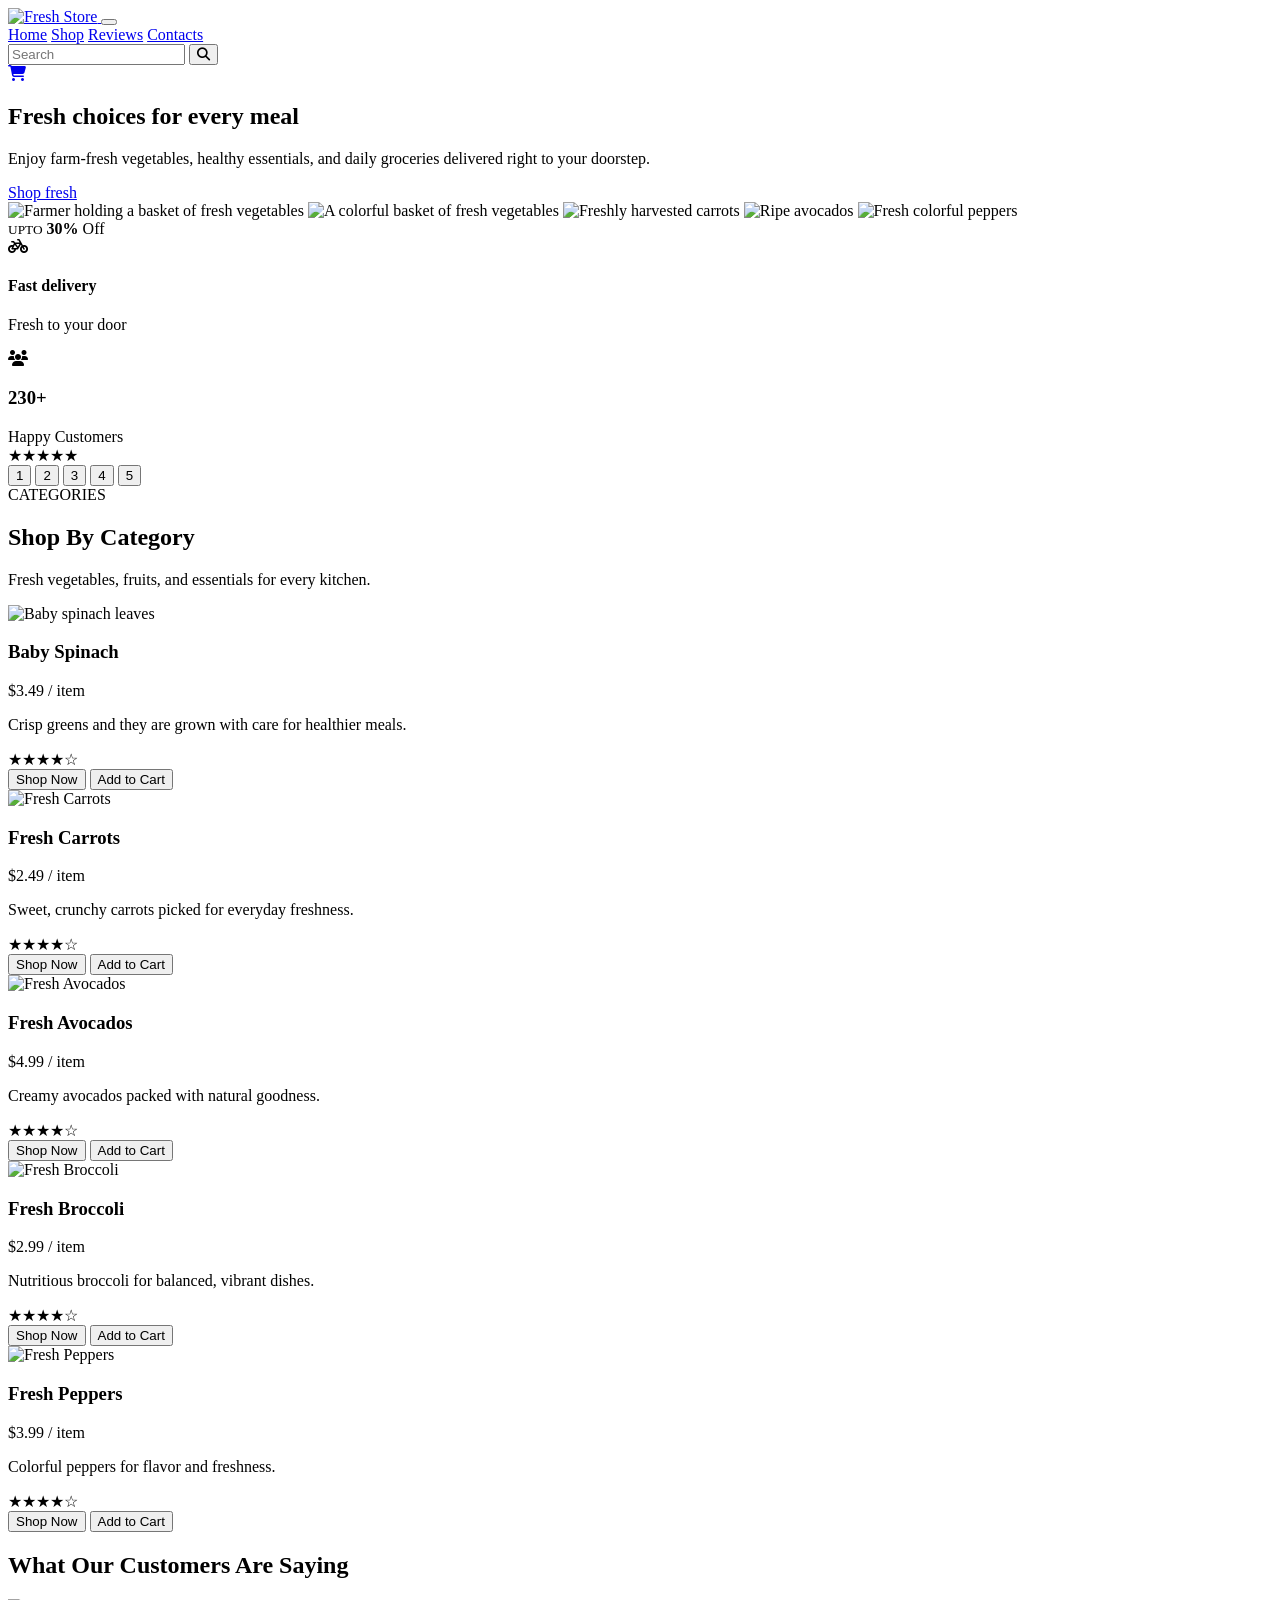
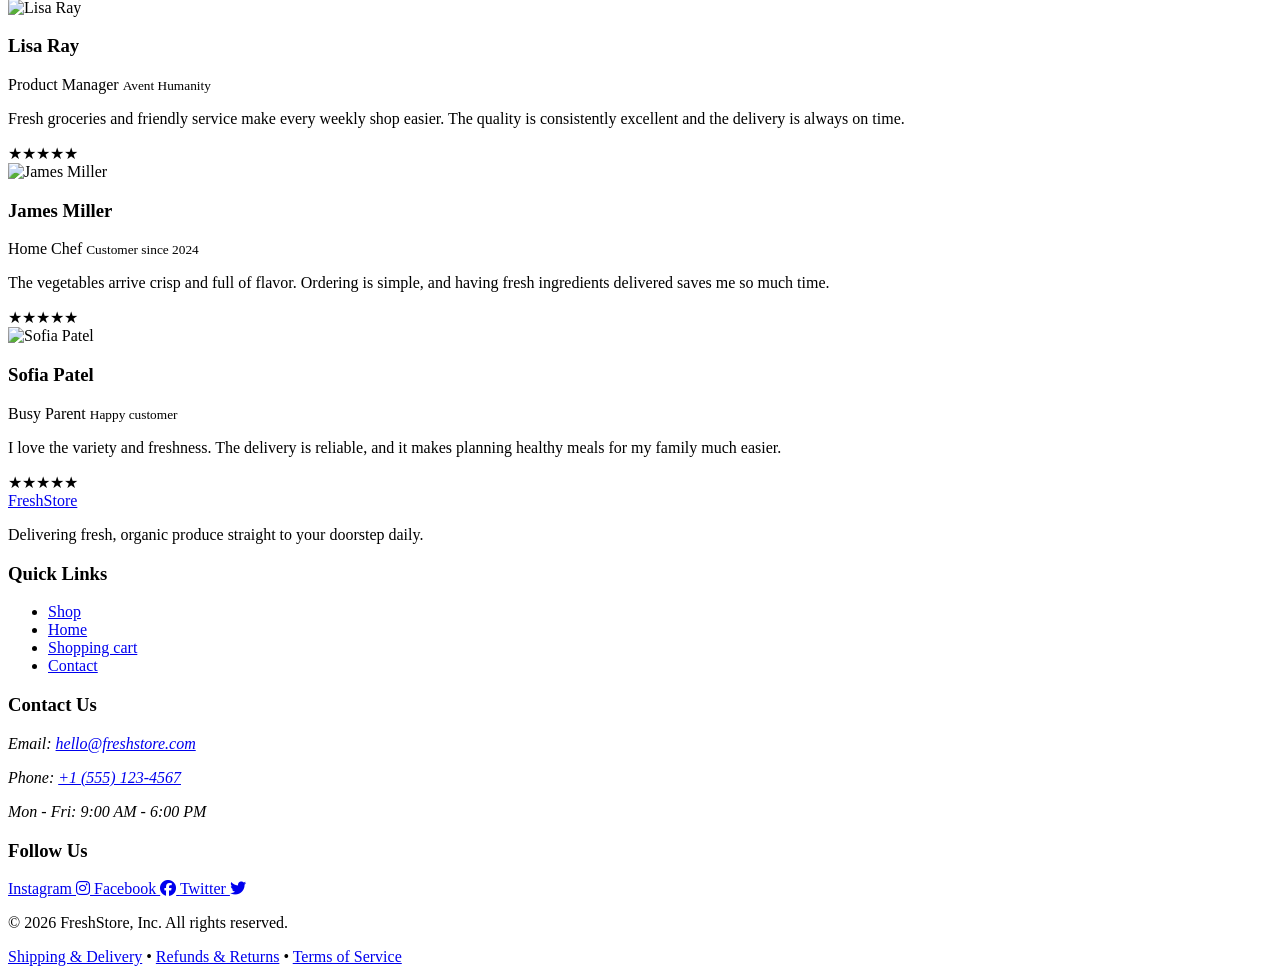
==== pages/index.html @ cbe48988 "organize" ====
<!DOCTYPE html>
<html lang="en">
<head>
    <meta charset="UTF-8">
    <meta name="viewport" content="width=device-width, initial-scale=1.0">
    <meta name="description" content="Shop fresh vegetables and everyday groceries from FreshStore.">
    <title>FreshStore | Fresh groceries for every meal</title>
    <link rel="stylesheet" href="style.css">
    <link rel="stylesheet" href="https://cdnjs.cloudflare.com/ajax/libs/font-awesome/6.4.0/css/all.min.css">
</head>
<body>
    <main>
    <section class="hero" id="home" aria-label="Fresh Store home">

        <nav class="navbar" aria-label="Main navigation">
            <a href="#home" class="brand-logo" aria-label="Fresh Store home">
                <img src="assets/logo3.png" alt="Fresh Store" width="50" height="48">
            </a>
            <button class="menu-toggle" type="button" aria-label="Toggle menu" aria-expanded="false">
                <span></span>
                <span></span>
                <span></span>
            </button>
            <div class="nav-links">
                <a href="#home" class="active">Home</a>
                <a href="#categories">Shop</a>
                <a href="#testimonials">Reviews</a>
                <a href="#contacts">Contacts</a>
            </div>
            <div class="search-box">
                    <input type="search" placeholder="Search" aria-label="Search products" aria-controls="product-list">
                    <button type="button" aria-label="Search products"><i class="fa-solid fa-magnifying-glass" aria-hidden="true"></i></button>
            </div>
            <div class="cart-box">
                <a class="cart-trigger" id="cartbtn" href="cart.html" aria-label="Shopping cart">
                    <i class="fa-solid fa-cart-shopping" aria-hidden="true"></i>
                    <span class="cart-badge" aria-live="polite" hidden>0</span>
                </a>
            </div>
        </nav>

        <!-- Hero Content -->
        <div class="hero-body">
            <div class="hero-txt" aria-live="polite" aria-atomic="true">
                <h1 class="hero-heading">Fresh choices for every meal</h1>
                <p class="hero-description">Enjoy farm-fresh vegetables, healthy essentials, and daily groceries delivered right to your doorstep.</p>
                <a class="btn-white" href="#categories">Shop fresh</a>
            </div>

            <div class="hero-image-wrap">
                <div class="hero-image-frame" role="group" aria-label="Featured fresh produce">
                    <img
                        src="assets/farmer-image.png"
                        alt="Farmer holding a basket of fresh vegetables"
                        data-title="Fresh choices for every meal"
                        data-description="Enjoy farm-fresh vegetables, healthy essentials, and daily groceries delivered right to your doorstep."
                        class="hero-image hero-person active"
                        aria-hidden="false"
                    >
                    <img
                        src="assets/Fresh_veg.jpeg"
                        alt="A colorful basket of fresh vegetables"
                        data-title="A colorful basket of goodness"
                        data-description="Bring home vibrant, farm-fresh vegetables selected to make every meal more delicious."
                        class="hero-image"
                        aria-hidden="true"
                    >
                    <img
                        src="assets/carrot.jpeg"
                        alt="Freshly harvested carrots"
                        data-title="Crisp carrots, picked fresh"
                        data-description="Add naturally sweet, crunchy carrots to your kitchen favorites, delivered fresh to your door."
                        class="hero-image"
                        aria-hidden="true"
                    >
                    <img
                        src="assets/avocado.jpeg"
                        alt="Ripe avocados"
                        data-title="Goodness in every avocado"
                        data-description="Enjoy creamy, ripe avocados packed with flavor and ready for your next wholesome meal."
                        class="hero-image"
                        aria-hidden="true"
                    >
                    <img
                        src="assets/pepper.jpeg"
                        alt="Fresh colorful peppers"
                        data-title="Add a little more color"
                        data-description="Shop fresh, colorful peppers that bring a delicious crunch and brightness to every dish."
                        class="hero-image"
                        aria-hidden="true"
                    >
                </div>
                
                <div class="badge badge-discount">
                    <small>UPTO</small>
                    <strong>30%</strong>
                    <span>Off</span>
                </div>

                <div class="badge badge-delivery">
                    <div class="icon"><i class="fa-solid fa-bicycle"></i></div>
                    <div>
                        <h4>Fast delivery</h4>
                        <p>Fresh to your door</p>
                    </div>
                </div>

                <div class="badge badge-customers">
                    <div class="avatars">
                        <i class="fa-solid fa-users" aria-hidden="true"></i>
                    </div>
                    <h3>230+</h3>
                    <span>Happy Customers</span>
                    <div class="stars">★★★★★</div>
                </div>
            </div>
        </div>

        <div class="hero-pagination" role="group" aria-label="Choose a featured product">
            <button class="active" type="button" aria-label="Show image 1" aria-pressed="true">1</button>
            <button type="button" aria-label="Show image 2" aria-pressed="false">2</button>
            <button type="button" aria-label="Show image 3" aria-pressed="false">3</button>
            <button type="button" aria-label="Show image 4" aria-pressed="false">4</button>
            <button type="button" aria-label="Show image 5" aria-pressed="false">5</button>
        </div>
    </section>

    <!-- 2. CATEGORIES SECTION -->
    <section class="categories" id="categories">
        <div class="watermark">CATEGORIES</div>

        <h2>Shop By Category</h2>
        <p class="subtitle">Fresh vegetables, fruits, and essentials for every kitchen.</p>
        <p class="search-status" id="search-status" role="status" aria-live="polite" hidden></p>

        <div class="product-row" id="product-list">
            <!-- ITEM-1 -->
            <article class="card" data-product-id="fresh-greens" data-price="3.49">
                <img
                    src="assets/baby spinach.jpg"
                    alt="Baby spinach leaves"
                    class="img-placeholder"
                    loading="lazy"
                    decoding="async"
                >
                <h3>Baby Spinach</h3>
                <p class="product-price">$3.49 / item</p>
                <p>Crisp greens and they are grown with care for healthier meals.</p>
                <div class="stars" role="img" aria-label="4 out of 5 stars">★★★★☆</div>
                <div class="card-button">
                    <button type="button">Shop Now</button>
                    <button type="button">Add to Cart</button>
                </div>
            </article>

            <!-- ITEM-2 -->
            <article class="card" data-product-id="fresh-carrots" data-price="2.49">
                <img
                    src="assets/carrot.jpeg"
                    alt="Fresh Carrots"
                    class="img-placeholder"
                    loading="lazy"
                    decoding="async"
                >
                <h3>Fresh Carrots</h3>
                <p class="product-price">$2.49 / item</p>
                <p>Sweet, crunchy carrots picked for everyday freshness.</p>
                <div class="stars" role="img" aria-label="4 out of 5 stars">★★★★☆</div>
                <div class="card-button">
                    <button type="button">Shop Now</button>
                    <button type="button">Add to Cart</button>
                </div>
            </article>

            <!-- ITEM-3 -->
            <article class="card" data-product-id="fresh-avocados" data-price="4.99">
                <img
                    src="assets/avocado.jpeg"
                    alt="Fresh Avocados"
                    class="img-placeholder"
                    loading="lazy"
                    decoding="async"
                >
                <h3>Fresh Avocados</h3>
                <p class="product-price">$4.99 / item</p>
                <p>Creamy avocados packed with natural goodness.</p>
                <div class="stars" role="img" aria-label="4 out of 5 stars">★★★★☆</div>
                <div class="card-button">
                    <button type="button">Shop Now</button>
                    <button type="button">Add to Cart</button>
                </div>
            </article>

            <!-- ITEM-4 -->
            <article class="card" data-product-id="fresh-broccoli" data-price="2.99">
                <img
                    src="assets/brocoli.jpeg"
                    alt="Fresh Broccoli"
                    class="img-placeholder"
                    loading="lazy"
                    decoding="async"
                >
                <h3>Fresh Broccoli</h3>
                <p class="product-price">$2.99 / item</p>
                <p>Nutritious broccoli for balanced, vibrant dishes.</p>
                <div class="stars" role="img" aria-label="4 out of 5 stars">★★★★☆</div>
                <div class="card-button">
                    <button type="button">Shop Now</button>
                    <button type="button">Add to Cart</button>
                </div>
            </article>

            <!-- ITEM-5 -->
            <article class="card" data-product-id="fresh-peppers" data-price="3.99">
                <img
                    src="assets/pepper.jpeg"
                    alt="Fresh Peppers"
                    class="img-placeholder"
                    loading="lazy"
                    decoding="async"
                >
                <h3>Fresh Peppers</h3>
                <p class="product-price">$3.99 / item</p>
                <p>Colorful peppers for flavor and freshness.</p>
                <div class="stars" role="img" aria-label="4 out of 5 stars">★★★★☆</div>
                <div class="card-button">
                    <button type="button">Shop Now</button>
                    <button type="button">Add to Cart</button>
                </div>
            </article>
        </div>
    </section>

    <!-- 3. TESTIMONIAL REVIEW SECTION -->
    <section class="testimonials" id="testimonials" aria-labelledby="testimonial-heading">
        <div class="testimonial-card">
            <div class="card-tab tab-top-right" aria-hidden="true"></div>
            <div class="card-tab tab-bottom-left" aria-hidden="true"></div>

            <h2 class="testimonial-heading" id="testimonial-heading">What Our Customers Are Saying</h2>
            <div class="review-viewport">
                <div class="review-track">
                    <article class="review-slide" aria-hidden="false">
                        <div class="user-profile">
                            <img class="customer-image" src="assets/client.jpg" alt="Lisa Ray" loading="lazy" decoding="async">
                            <h3>Lisa Ray</h3>
                            <span>Product Manager</span>
                            <small>Avent Humanity</small>
                        </div>
                        <div class="user-quote">
                            <p>Fresh groceries and friendly service make every weekly shop easier. The quality is consistently excellent and the delivery is always on time.</p>
                            <div class="rating" aria-label="5 out of 5 stars">★★★★★</div>
                        </div>
                    </article>

                    <article class="review-slide" aria-hidden="true">
                        <div class="user-profile">
                            <img class="customer-image" src="assets/review-james.jpg" alt="James Miller" loading="lazy" decoding="async">
                            <h3>James Miller</h3>
                            <span>Home Chef</span>
                            <small>Customer since 2024</small>
                        </div>
                        <div class="user-quote">
                            <p>The vegetables arrive crisp and full of flavor. Ordering is simple, and having fresh ingredients delivered saves me so much time.</p>
                            <div class="rating" aria-label="5 out of 5 stars">★★★★★</div>
                        </div>
                    </article>

                    <article class="review-slide" aria-hidden="true">
                        <div class="user-profile">
                            <img class="customer-image" src="assets/review-sofia.jpg" alt="Sofia Patel" loading="lazy" decoding="async">
                            <h3>Sofia Patel</h3>
                            <span>Busy Parent</span>
                            <small>Happy customer</small>
                        </div>
                        <div class="user-quote">
                            <p>I love the variety and freshness. The delivery is reliable, and it makes planning healthy meals for my family much easier.</p>
                            <div class="rating" aria-label="5 out of 5 stars">★★★★★</div>
                        </div>
                    </article>
                </div>
            </div>

        </div>
    </section>

    </main>
    <footer id="contacts" class="footer" role="contentinfo">
    <div class="footer-container">
        <!-- Brand & Description -->
        <div class="footer-col brand-col">
            <a href="#home" class="footer-logo">FreshStore</a>
            <p class="brand-tagline">
                Delivering fresh, organic produce straight to your doorstep daily.
            </p>
        </div>

        <!-- Quick Links -->
        <nav class="footer-col" aria-label="Footer Navigation">
            <h3 class="footer-heading">Quick Links</h3>
            <ul class="footer-links">
                <li><a href="#categories">Shop</a></li>
                <li><a href="#home">Home</a></li>
                <li><a href="cart.html">Shopping cart</a></li>
                <li><a href="#contacts">Contact</a></li>
            </ul>
        </nav>

        <!-- Direct Contact Information -->
        <div class="footer-col contact-col">
            <h3 class="footer-heading">Contact Us</h3>
            <address class="footer-contact-info">
                <p>
                    <span class="contact-label">Email:</span>
                    <a href="mailto:hello@freshstore.com">hello@freshstore.com</a>
                </p>
                <p>
                    <span class="contact-label">Phone:</span>
                    <a href="tel:+15551234567">+1 (555) 123-4567</a>
                </p>
                <p class="contact-hours">Mon - Fri: 9:00 AM - 6:00 PM</p>
            </address>
        </div>

        <!-- Social Media Links -->
        <div class="footer-col social-col">
            <h3 class="footer-heading">Follow Us</h3>
            <div class="social-links">
                <a href="https://instagram.com" target="_blank" rel="noopener noreferrer" aria-label="FreshStore on Instagram">Instagram
                    <i class="fa-brands fa-instagram" aria-hidden="true"></i>
                </a>
                <a href="https://facebook.com" target="_blank" rel="noopener noreferrer" aria-label="FreshStore on Facebook">Facebook
                    <i class="fa-brands fa-facebook" aria-hidden="true"></i>
                </a>
                <a href="https://twitter.com" target="_blank" rel="noopener noreferrer" aria-label="FreshStore on X">Twitter
                    <i class="fa-brands fa-twitter" aria-hidden="true"></i>
                </a>
            </div>
        </div>
    </div>

    <!-- Legal & Copyright Bar -->
    <div class="footer-bottom">
        <p>&copy; 2026 FreshStore, Inc. All rights reserved.</p>
        <div class="legal-links">
            <a href="policy.html">Shipping &amp; Delivery</a>
            <span>•</span>
            <a href="refund.html">Refunds &amp; Returns</a>
            <span>•</span>
            <a href="terms.html">Terms of Service</a>
        </div>
    </div>
</footer>
    <script src="script.js"></script>
</body>
</html>
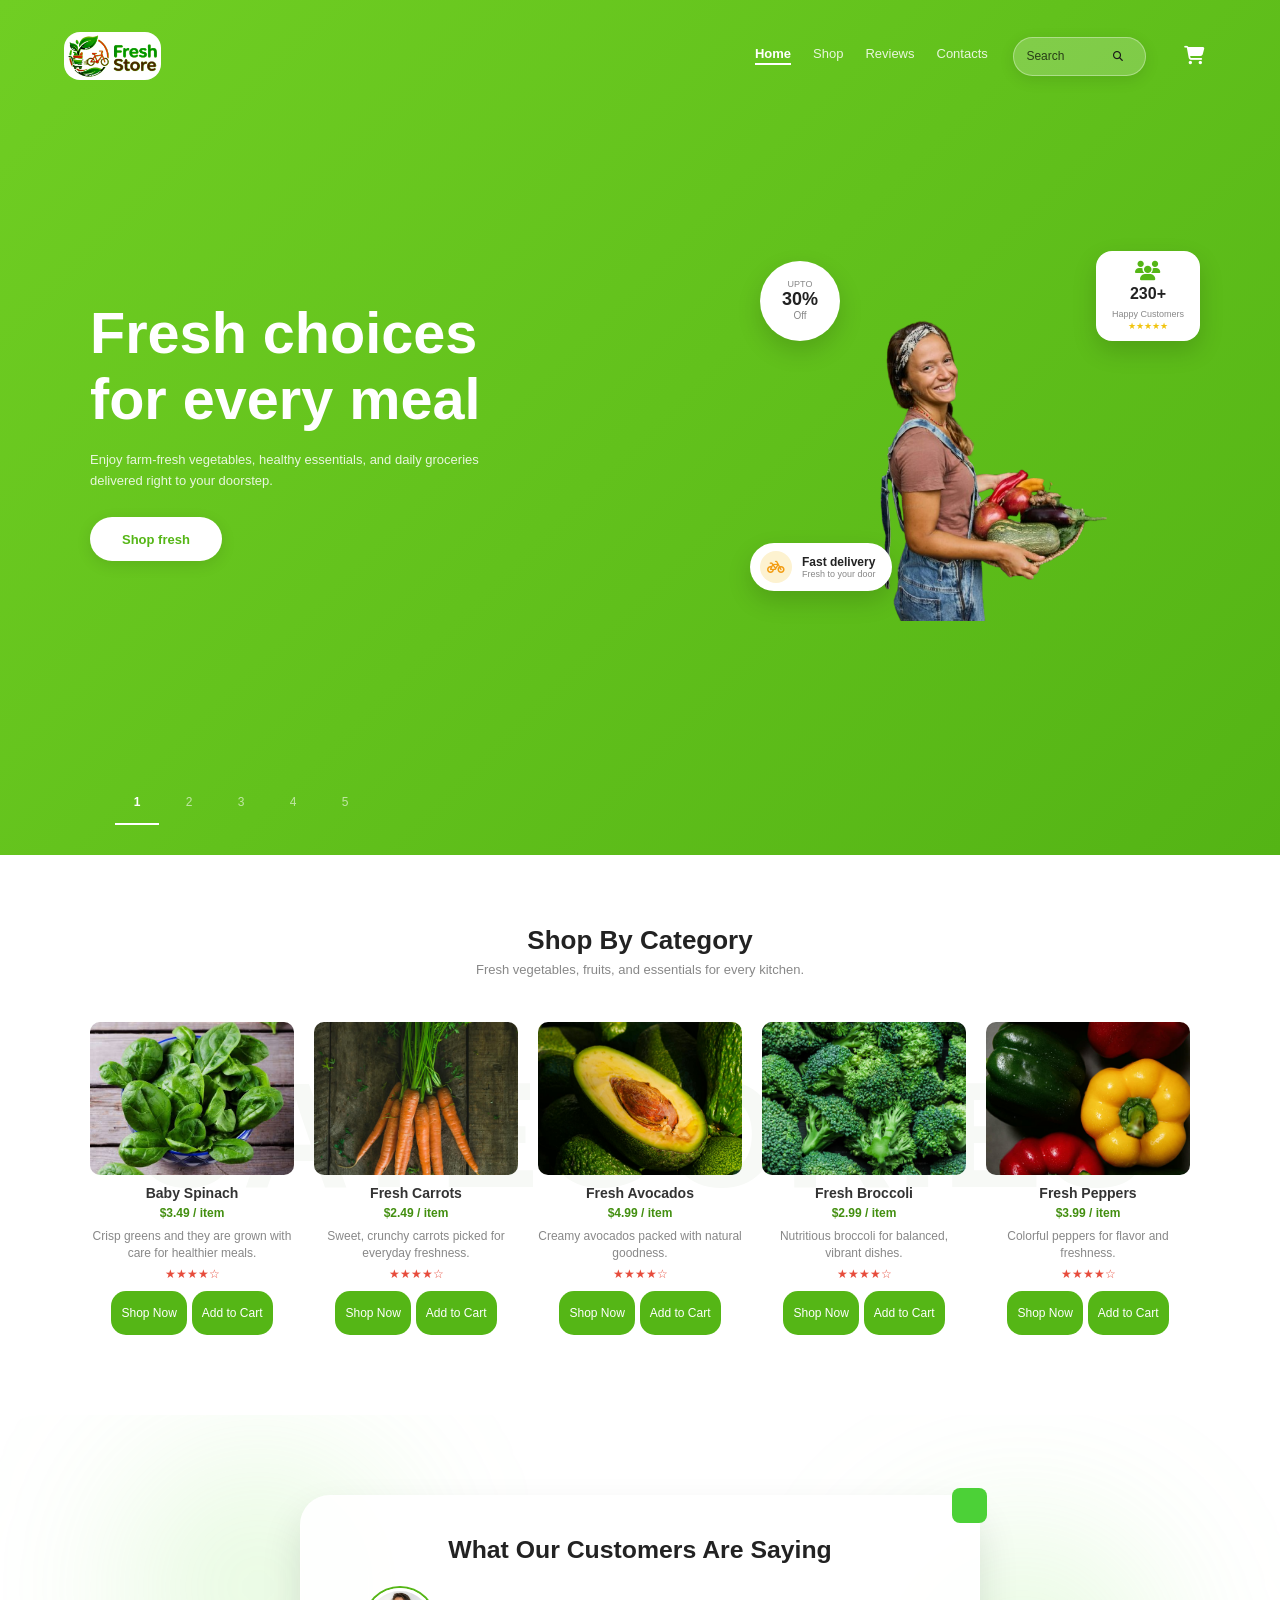
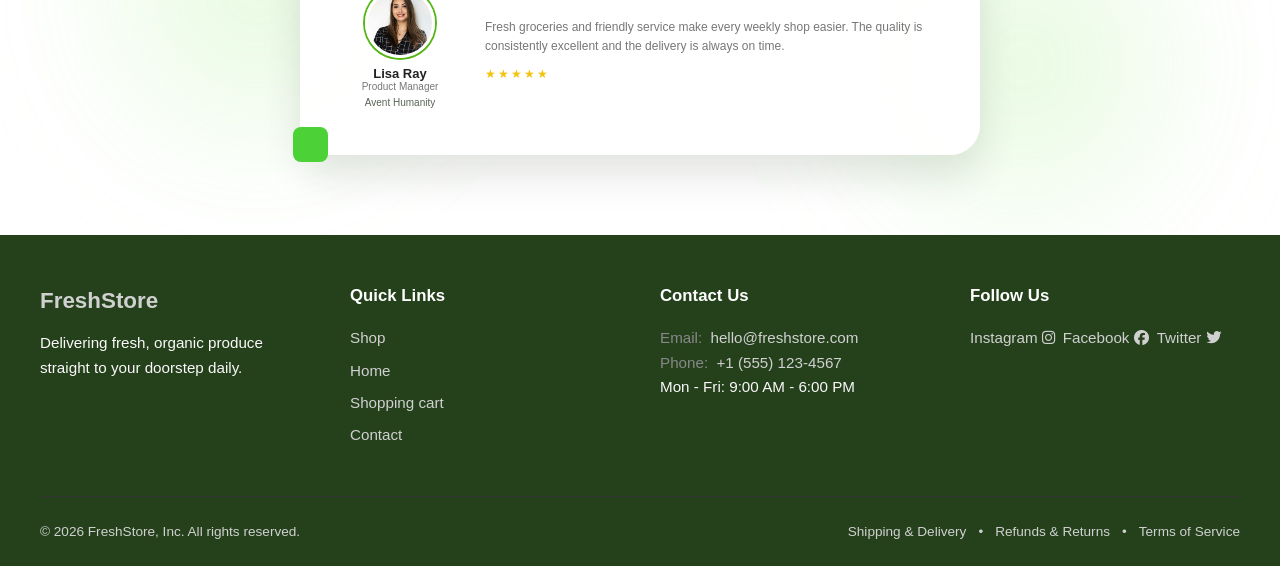
==== commit f1104362: "fix 1" ====
--- a/pages/index.html
+++ b/pages/index.html
@@ -5,7 +5,7 @@
     <meta name="viewport" content="width=device-width, initial-scale=1.0">
     <meta name="description" content="Shop fresh vegetables and everyday groceries from FreshStore.">
     <title>FreshStore | Fresh groceries for every meal</title>
-    <link rel="stylesheet" href="style.css">
+    <link rel="stylesheet" href="../src/css/style.css">
     <link rel="stylesheet" href="https://cdnjs.cloudflare.com/ajax/libs/font-awesome/6.4.0/css/all.min.css">
 </head>
 <body>
@@ -14,7 +14,7 @@
 
         <nav class="navbar" aria-label="Main navigation">
             <a href="#home" class="brand-logo" aria-label="Fresh Store home">
-                <img src="assets/logo3.png" alt="Fresh Store" width="50" height="48">
+                <img src="../assets/logo3.png" alt="Fresh Store" width="50" height="48">
             </a>
             <button class="menu-toggle" type="button" aria-label="Toggle menu" aria-expanded="false">
                 <span></span>
@@ -50,7 +50,7 @@
             <div class="hero-image-wrap">
                 <div class="hero-image-frame" role="group" aria-label="Featured fresh produce">
                     <img
-                        src="assets/farmer-image.png"
+                        src="../assets/farmer-image.png"
                         alt="Farmer holding a basket of fresh vegetables"
                         data-title="Fresh choices for every meal"
                         data-description="Enjoy farm-fresh vegetables, healthy essentials, and daily groceries delivered right to your doorstep."
@@ -58,7 +58,7 @@
                         aria-hidden="false"
                     >
                     <img
-                        src="assets/Fresh_veg.jpeg"
+                        src="../assets/Fresh_veg.jpeg"
                         alt="A colorful basket of fresh vegetables"
                         data-title="A colorful basket of goodness"
                         data-description="Bring home vibrant, farm-fresh vegetables selected to make every meal more delicious."
@@ -66,7 +66,7 @@
                         aria-hidden="true"
                     >
                     <img
-                        src="assets/carrot.jpeg"
+                        src="../assets/carrot.jpeg"
                         alt="Freshly harvested carrots"
                         data-title="Crisp carrots, picked fresh"
                         data-description="Add naturally sweet, crunchy carrots to your kitchen favorites, delivered fresh to your door."
@@ -74,7 +74,7 @@
                         aria-hidden="true"
                     >
                     <img
-                        src="assets/avocado.jpeg"
+                        src="../assets/avocado.jpeg"
                         alt="Ripe avocados"
                         data-title="Goodness in every avocado"
                         data-description="Enjoy creamy, ripe avocados packed with flavor and ready for your next wholesome meal."
@@ -82,7 +82,7 @@
                         aria-hidden="true"
                     >
                     <img
-                        src="assets/pepper.jpeg"
+                        src="../assets/pepper.jpeg"
                         alt="Fresh colorful peppers"
                         data-title="Add a little more color"
                         data-description="Shop fresh, colorful peppers that bring a delicious crunch and brightness to every dish."
@@ -137,7 +137,7 @@
             <!-- ITEM-1 -->
             <article class="card" data-product-id="fresh-greens" data-price="3.49">
                 <img
-                    src="assets/baby spinach.jpg"
+                    src="../assets/baby spinach.jpg"
                     alt="Baby spinach leaves"
                     class="img-placeholder"
                     loading="lazy"
@@ -156,7 +156,7 @@
             <!-- ITEM-2 -->
             <article class="card" data-product-id="fresh-carrots" data-price="2.49">
                 <img
-                    src="assets/carrot.jpeg"
+                    src="../assets/carrot.jpeg"
                     alt="Fresh Carrots"
                     class="img-placeholder"
                     loading="lazy"
@@ -175,7 +175,7 @@
             <!-- ITEM-3 -->
             <article class="card" data-product-id="fresh-avocados" data-price="4.99">
                 <img
-                    src="assets/avocado.jpeg"
+                    src="../assets/avocado.jpeg"
                     alt="Fresh Avocados"
                     class="img-placeholder"
                     loading="lazy"
@@ -194,7 +194,7 @@
             <!-- ITEM-4 -->
             <article class="card" data-product-id="fresh-broccoli" data-price="2.99">
                 <img
-                    src="assets/brocoli.jpeg"
+                    src="../assets/brocoli.jpeg"
                     alt="Fresh Broccoli"
                     class="img-placeholder"
                     loading="lazy"
@@ -213,7 +213,7 @@
             <!-- ITEM-5 -->
             <article class="card" data-product-id="fresh-peppers" data-price="3.99">
                 <img
-                    src="assets/pepper.jpeg"
+                    src="../assets/pepper.jpeg"
                     alt="Fresh Peppers"
                     class="img-placeholder"
                     loading="lazy"
@@ -242,7 +242,7 @@
                 <div class="review-track">
                     <article class="review-slide" aria-hidden="false">
                         <div class="user-profile">
-                            <img class="customer-image" src="assets/client.jpg" alt="Lisa Ray" loading="lazy" decoding="async">
+                            <img class="customer-image" src="../assets/client.jpg" alt="Lisa Ray" loading="lazy" decoding="async">
                             <h3>Lisa Ray</h3>
                             <span>Product Manager</span>
                             <small>Avent Humanity</small>
@@ -255,7 +255,7 @@
 
                     <article class="review-slide" aria-hidden="true">
                         <div class="user-profile">
-                            <img class="customer-image" src="assets/review-james.jpg" alt="James Miller" loading="lazy" decoding="async">
+                            <img class="customer-image" src="../assets/review-james.jpg" alt="James Miller" loading="lazy" decoding="async">
                             <h3>James Miller</h3>
                             <span>Home Chef</span>
                             <small>Customer since 2024</small>
@@ -268,7 +268,7 @@
 
                     <article class="review-slide" aria-hidden="true">
                         <div class="user-profile">
-                            <img class="customer-image" src="assets/review-sofia.jpg" alt="Sofia Patel" loading="lazy" decoding="async">
+                            <img class="customer-image" src="../assets/review-sofia.jpg" alt="Sofia Patel" loading="lazy" decoding="async">
                             <h3>Sofia Patel</h3>
                             <span>Busy Parent</span>
                             <small>Happy customer</small>
@@ -351,6 +351,6 @@
         </div>
     </div>
 </footer>
-    <script src="script.js"></script>
+    <script src="../src/js/script.js"></script>
 </body>
 </html>
--- a/src/css/style.css
+++ b/src/css/style.css
@@ -0,0 +1,1090 @@
+/* ---------------- BASIC SETUP ---------------- */
+* {
+  margin: 0;
+  padding: 0;
+  box-sizing: border-box;
+  font-family: Arial, sans-serif;
+}
+
+html {
+  scroll-behavior: smooth;
+  scroll-padding-top: 80px;
+}
+
+body {
+  overflow-x: hidden;
+}
+
+img {
+  max-width: 100%;
+  height: auto;
+  display: block;
+}
+
+button,
+input {
+  font: inherit;
+}
+
+/* ---------------- 1. GREEN HERO SECTION ---------------- */
+.hero {
+  position: relative;
+  background: linear-gradient(135deg, #70ce23 0%, #54b415 100%);
+  color: white;
+  padding: clamp(18px, 3vw, 32px) clamp(20px, 5vw, 72px) 30px;
+  min-height: 95vh;
+  min-height: 95svh;
+  display: flex;
+  flex-direction: column;
+  justify-content: space-between;
+}
+
+/* Follow Bar */
+.follow-bar {
+  position: absolute;
+  left: 25px;
+  top: 40%;
+  display: flex;
+  flex-direction: column;
+  align-items: center;
+  gap: 12px;
+}
+
+.follow-label {
+  writing-mode: vertical-rl;
+  transform: rotate(180deg);
+  font-size: 11px;
+  color: rgba(255, 255, 255, 0.9);
+}
+
+.follow-line {
+  width: 1px;
+  height: 35px;
+  background: rgba(255, 255, 255, 0.5);
+}
+
+.follow-bar .social-icon {
+  color: white;
+  font-size: 11px;
+  border: 1px solid rgba(255, 255, 255, 0.6);
+  border-radius: 50%;
+  width: 24px;
+  height: 24px;
+  display: flex;
+  align-items: center;
+  justify-content: center;
+  text-decoration: none;
+}
+
+/* Navbar */
+.navbar {
+  display: flex;
+  justify-content: flex-end;
+  align-items: center;
+  gap: clamp(12px, 2vw, 30px);
+}
+
+.brand-logo {
+  display: block;
+  flex: 0 0 auto;
+  height: 48px;
+  margin-right: auto;
+}
+
+.brand-logo img {
+  display: block;
+  width: auto;
+  height: 48px;
+  border-radius: 16px;
+}
+
+.menu-toggle {
+  display: none;
+  flex-direction: column;
+  justify-content: center;
+  gap: 3px;
+  width: 44px;
+  height: 44px;
+  border: 1px solid rgba(255, 255, 255, 0.7);
+  background: rgba(255, 255, 255, 0.08);
+  border-radius: 6px;
+  cursor: pointer;
+  padding: 0 6px;
+}
+
+.menu-toggle span {
+  display: block;
+  width: 100%;
+  height: 2px;
+  background: white;
+  border-radius: 2px;
+}
+
+.nav-links {
+  display: flex;
+  gap: 22px;
+}
+
+.nav-links a {
+  position: relative;
+  display: inline-block;
+  color: rgba(255, 255, 255, 0.85);
+  text-decoration: none;
+  font-size: 13px;
+  padding-bottom: 4px;
+  transition: color 0.3s ease;
+  border-bottom: 2px solid transparent;
+}
+
+/* Underline Animation */
+.nav-links a::after {
+  content: '';
+  position: absolute;
+  left: 0;
+  bottom: 0;
+  width: 0%;
+  height: 2px;
+  background-color: #fff;
+  transition: width 0.3s ease-in-out;
+}
+
+.nav-links a:hover,
+.nav-links a.active {
+  color: #fff;
+  font-weight: bold;
+}
+
+.nav-links a:hover::after,
+.nav-links a.active::after {
+  width: 100%;
+}
+
+.nav-links a:focus-visible,
+.menu-toggle:focus-visible,
+.brand-logo:focus-visible {
+  outline-offset: 4px;
+}
+
+.search-box {
+  display: flex;
+  align-items: center;
+  background: rgba(255, 255, 255, 0.2);
+  border: 1px solid rgba(255, 255, 255, 0.35);
+  border-radius: 20px;
+  padding: 1px 5px 1px 12px;
+  transition: background-color 0.2s ease, border-color 0.2s ease;
+  box-shadow: 0 4px 15px rgba(0, 0, 0, 0.1);
+}
+.search-box:hover,
+.search-box:focus-within {
+  background: rgba(255, 255, 255, 0.95);
+  border-color: white;
+}
+
+.search-box input {
+  flex: 1 1 auto;
+  min-width: 0;
+  background: transparent;
+  padding: 4px 0;
+  line-height: 1.2;
+  border: none;
+  color: rgb(14, 14, 14);
+  font-size: 12px;
+  width: 70px;
+  transition: width 0.25s ease-in-out;
+}
+
+.search-box:focus-within input {
+  width: 100px;
+}
+
+.search-box input:focus-visible,
+.search-box button:focus-visible,
+.cart-trigger:focus-visible {
+  outline: 2px solid white;
+  outline-offset: 3px;
+}
+
+.search-box input::placeholder {
+  color: rgba(0, 0, 0, 0.7);
+}
+
+.search-box button {
+  background: transparent;
+  color: rgb(27, 26, 26);
+  border: none;
+  font-size: 10px;
+  font-weight: bold;
+  border-radius: 50%;
+  width: 44px;
+  height: 35px;
+  cursor: pointer;
+  min-width: 44px;
+}
+
+.cart-trigger {
+  position: relative;
+  display: grid;
+  place-items: center;
+  width: 44px;
+  height: 44px;
+  color: white;
+  background: transparent;
+  border: 0;
+  border-radius: 50%;
+  font-size: 18px;
+  cursor: pointer;
+  text-decoration: none;
+}
+
+.cart-badge {
+  position: absolute;
+  top: -7px;
+  right: -8px;
+  min-width: 18px;
+  height: 18px;
+  padding: 0 4px;
+  border-radius: 9px;
+  background: #e74c3c;
+  color: white;
+  font-size: 11px;
+  line-height: 18px;
+  text-align: center;
+}
+
+.cart-badge[hidden] {
+  display: none;
+}
+
+/* Hero Content */
+.hero-body {
+  display: flex;
+  justify-content: space-between;
+  align-items: center;
+  gap: clamp(32px, 7vw, 100px);
+  max-width: 1100px;
+  margin: auto;
+  width: 100%;
+}
+
+.hero-txt {
+  flex: 1 1 0;
+  max-width: 420px;
+}
+
+.hero-txt h1 {
+  font-size: clamp(2.3rem, 5vw, 3.6rem);
+  line-height: 1.15;
+  font-weight: 700;
+  margin-bottom: 18px;
+}
+
+.hero-txt p {
+  font-size: 13px;
+  color: rgba(255, 255, 255, 0.85);
+  line-height: 1.6;
+  margin-bottom: 25px;
+}
+.btn-white {
+  display: inline-flex;
+  align-items: center;
+  justify-content: center;
+  background-color: rgb(255, 255, 255);
+  color: #55b616;
+  border: none;
+  padding: 11px 32px;
+  font-weight: 700;
+  font-size: 13px;
+  border-radius: 25px;
+  cursor: pointer;
+  box-shadow: 0 4px 15px rgba(0, 0, 0, 0.1);
+  min-height: 44px;
+  text-decoration: none;
+  transition: background-color 0.2s ease, color 0.2s ease, transform 0.2s ease;
+}
+
+.btn-white:hover,
+.btn-white:focus-visible {
+  background-color: #1c7029;
+  color: rgb(238, 240, 160);
+  box-shadow: 0 4px 15px rgba(0, 0, 0, 0.15);
+  transform: scale(1.04);
+}
+
+.btn-white:focus-visible {
+  outline: 2px solid white;
+  outline-offset: 4px;
+}
+
+/* Hero Placeholder & Badges */
+.hero-image-wrap {
+  position: relative;
+  flex: 0 1 420px;
+  width: min(420px, 100%);
+  height: 420px;
+  min-width: 0;
+  display: flex;
+  justify-content: center;
+  align-items: center;
+}
+
+.hero-image-frame {
+  position: relative;
+  width: min(340px, 100%);
+  height: 380px;
+  overflow: hidden;
+  border-radius: 170px 170px 30px 30px;
+}
+
+.hero-image {
+  position: absolute;
+  inset: 0;
+  width: 100%;
+  height: 100%;
+  object-fit: cover;
+  object-position: center;
+  display: block;
+  opacity: 0;
+  transition: opacity 500ms ease;
+}
+
+.hero-image.active {
+  opacity: 1;
+}
+
+.hero-image.hero-person {
+  object-fit: contain;
+  object-position: center bottom;
+}
+
+/* Badges */
+.badge {
+  position: absolute;
+  background: white;
+  color: #333;
+  border-radius: 30px;
+  box-shadow: 0 10px 25px rgba(0, 0, 0, 0.15);
+  animation: badge-float 3.6s ease-in-out infinite;
+}
+
+.badge-discount {
+  animation-delay: -1.2s;
+}
+
+.badge-delivery {
+  animation-delay: -2.4s;
+}
+
+@keyframes badge-float {
+  0%,
+  100% {
+    transform: translateY(0);
+  }
+
+  50% {
+    transform: translateY(-10px);
+  }
+}
+
+.badge-discount {
+  top: 40px;
+  left: -10px;
+  width: 80px;
+  height: 80px;
+  border-radius: 50%;
+  display: flex;
+  flex-direction: column;
+  align-items: center;
+  justify-content: center;
+  line-height: 1.1;
+}
+
+.badge-discount small {
+  font-size: 9px;
+  color: #888;
+}
+
+.badge-discount strong {
+  font-size: 18px;
+  color: #222;
+}
+
+.badge-discount span {
+  font-size: 10px;
+  color: #888;
+}
+
+.badge-delivery {
+  bottom: 50px;
+  left: -20px;
+  padding: 8px 16px 8px 10px;
+  display: flex;
+  align-items: center;
+  gap: 10px;
+}
+
+.badge-delivery .icon {
+  width: 32px;
+  height: 32px;
+  background: #fdf2d0;
+  border-radius: 50%;
+  display: flex;
+  align-items: center;
+  justify-content: center;
+  color: #f39c12;
+  font-size: 14px;
+}
+
+.badge-delivery h4 {
+  font-size: 12px;
+  color: #222;
+}
+
+.badge-delivery p {
+  font-size: 9px;
+  color: #888;
+}
+
+.badge-customers {
+  top: 30px;
+  right: -10px;
+  padding: 10px 16px;
+  border-radius: 16px;
+  text-align: center;
+}
+
+.badge-customers .avatars {
+  display: flex;
+  justify-content: center;
+  margin-bottom: 4px;
+}
+
+.badge-customers .avatars i {
+  color: #55b616;
+  font-size: 20px;
+}
+
+.badge-customers h3 {
+  font-size: 16px;
+  color: #222;
+}
+
+.badge-customers span {
+  font-size: 9px;
+  color: #888;
+}
+
+.badge-customers .stars {
+  color: #f1c40f;
+  font-size: 9px;
+}
+
+/* Pagination */
+.hero-pagination {
+  display: flex;
+  align-items: center;
+  gap: 8px;
+  max-width: 1050px;
+  margin: 0 auto;
+  width: 100%;
+}
+
+.hero-pagination button {
+  min-width: 44px;
+  min-height: 44px;
+  padding: 0 4px;
+  color: white;
+  background: transparent;
+  border: 0;
+  border-bottom: 2px solid transparent;
+  font-size: 12px;
+  opacity: 0.6;
+  cursor: pointer;
+}
+
+.hero-pagination button.active,
+.hero-pagination button:hover,
+.hero-pagination button:focus-visible {
+  opacity: 1;
+  font-weight: bold;
+  border-bottom-color: white;
+  outline-offset: 3px;
+}
+
+/* ---------------- 2. SHOP BY CATEGORY SECTION ---------------- */
+.categories {
+  position: relative;
+  text-align: center;
+  padding: 70px 20px 80px;
+  background-color: #ffffff;
+  overflow: hidden;
+}
+
+.watermark {
+  position: absolute;
+  top: 50%;
+  left: 50%;
+  transform: translate(-50%, -50%);
+  font-size: 150px;
+  font-weight: 900;
+  color: #f7f9f6;
+  letter-spacing: 4px;
+  pointer-events: none;
+  z-index: 1;
+}
+
+.categories h2 {
+  position: relative;
+  z-index: 2;
+  font-size: 26px;
+  color: #222;
+  margin-bottom: 6px;
+}
+
+.categories .subtitle {
+  position: relative;
+  z-index: 2;
+  font-size: 13px;
+  color: #888;
+  margin-bottom: 45px;
+}
+
+.search-status {
+  position: relative;
+  z-index: 2;
+  min-height: 18px;
+  margin: -30px 0 27px;
+  color: #64745f;
+  font-size: 13px;
+}
+
+.product-row {
+  position: relative;
+  z-index: 2;
+  display: grid;
+  grid-template-columns: repeat(auto-fit, minmax(180px, 1fr));
+  gap: 20px;
+  max-width: 1100px;
+  margin: 0 auto;
+}
+
+.card {
+  width: 100%;
+  max-width: 240px;
+  justify-self: center;
+  text-align: center;
+}
+
+.img-placeholder {
+  width: 100%;
+  aspect-ratio: 4 / 3;
+  height: auto;
+  background-color: #e9ecef;
+  border-radius: 10px;
+  margin-bottom: 10px;
+  display: block;
+  object-fit: cover;
+  font-size: 12px;
+  color: #888;
+}
+
+.card h3 {
+  font-size: 14px;
+  margin-bottom: 4px;
+  color: #333;
+}
+
+.card p {
+  font-size: 12px;
+  color: #888;
+  line-height: 1.4;
+  margin-bottom: 6px;
+}
+
+.card .product-price {
+  color: #438f10;
+  font-size: 12px;
+  font-weight: 700;
+}
+
+.card .stars {
+  color: #e74c3c;
+  font-size: 12px;
+  margin-bottom: 10px;
+}
+
+.card-button {
+  display: flex;
+  justify-content: center;
+  gap: 5px;
+}
+
+.card-button button {
+  background-color: #55b616;
+  color: white;
+  border: none;
+  padding: 5px 10px;
+  font-size: 12px;
+  border-radius: 15px;
+  cursor: pointer;
+  min-height: 44px;
+  min-width: 44px;
+}
+
+/* ---------------- 3. TESTIMONIALS SECTION ---------------- */
+.testimonials {
+  position: relative;
+  background:
+    linear-gradient(rgba(255, 255, 255, 0.18), rgba(255, 255, 255, 0.18)),
+    url('../assets/testimonials.jpeg') center/cover no-repeat;
+  padding: clamp(48px, 8vw, 80px) 20px;
+  display: flex;
+  justify-content: center;
+  align-items: center;
+  overflow: hidden;
+  border-radius: 36px 36px 0 0;
+}
+
+.testimonials::before,
+.testimonials::after {
+  content: "";
+  position: absolute;
+  inset: auto;
+  width: 260px;
+  height: 260px;
+  border-radius: 50%;
+  background: rgba(124, 228, 93, 0.2);
+  filter: blur(80px);
+  z-index: 0;
+}
+
+.testimonials::before {
+  left: 10%;
+  top: 10%;
+}
+
+.testimonials::after {
+  right: 10%;
+  bottom: 10%;
+}
+
+.testimonial-card {
+  position: relative;
+  background: rgba(255, 255, 255, 0.92);
+  border: 1px solid rgba(255, 255, 255, 0.45);
+  box-shadow: 0 20px 40px rgba(14, 35, 11, 0.12);
+  max-width: 680px;
+  width: 100%;
+  padding: clamp(24px, 5vw, 40px);
+  border-radius: 30px;
+  display: flex;
+  flex-direction: column;
+  gap: 20px;
+  z-index: 2;
+}
+
+.testimonial-heading {
+  color: #222;
+  font-size: clamp(1.2rem, 3vw, 1.55rem);
+  text-align: center;
+}
+
+.review-viewport {
+  width: 100%;
+  overflow: hidden;
+}
+
+.review-track {
+  display: flex;
+  width: 100%;
+  transition: transform 450ms ease;
+}
+
+.review-slide {
+  display: flex;
+  flex: 0 0 100%;
+  align-items: center;
+  gap: 30px;
+  min-width: 0;
+  padding: 4px;
+}
+
+.card-tab {
+  position: absolute;
+  width: 35px;
+  height: 35px;
+  background-color: #4cd137;
+  border-radius: 8px;
+}
+
+.tab-top-right {
+  top: -8px;
+  right: -8px;
+}
+
+.tab-bottom-left {
+  bottom: -8px;
+  left: -8px;
+}
+
+.user-profile {
+  flex: 0 0 110px;
+  text-align: center;
+}
+
+.customer-image {
+  display: block;
+  width: 70px;
+  height: 70px;
+  object-fit: cover;
+  border-radius: 50%;
+  border: 3px solid white;
+  box-shadow: 0 0 0 2px #55b616;
+  margin: 0 auto 8px;
+}
+
+.user-profile h3 {
+  font-size: 13px;
+  color: #222;
+}
+
+.user-profile span {
+  font-size: 10px;
+  color: #777;
+  display: block;
+}
+
+.user-profile small {
+  font-size: 10px;
+  color: #596354;
+}
+
+.user-quote {
+  flex: 1;
+}
+
+.user-quote p {
+  font-size: 12px;
+  color: #777;
+  line-height: 1.6;
+  margin-bottom: 10px;
+}
+
+.user-quote .rating {
+  color: #f1c40f;
+  font-size: 12px;
+  letter-spacing: 2px;
+}
+
+/* ---------------- 4. FOOTER ---------------- */
+.footer {
+    background-color: #24411c;
+    color: #fbf9f9;
+    padding: 3rem 1.5rem 1.5rem;
+    font-family: system-ui, -apple-system, sans-serif;
+    font-size: 0.95rem;
+    line-height: 1.6;
+}
+
+.footer-container {
+    max-width: 1200px;
+    margin: 0 auto;
+    display: grid;
+    grid-template-columns: repeat(auto-fit, minmax(220px, 1fr));
+    gap: 2.5rem;
+    padding-bottom: 2.5rem;
+    border-bottom: 1px solid #333333;
+}
+
+.footer-logo {
+    font-size: 1.4rem;
+    font-weight: 700;
+    color: #ffffff;
+    text-decoration: none;
+    display: inline-block;
+    margin-bottom: 0.75rem;
+}
+
+.footer-heading {
+    color: #ffffff;
+    font-size: 1.05rem;
+    font-weight: 600;
+    margin-bottom: 1rem;
+}
+
+.footer-links {
+    list-style: none;
+    padding: 0;
+    margin: 0;
+}
+
+.footer-links li {
+    margin-bottom: 0.5rem;
+}
+
+.footer a {
+    color: #d1d0d0;
+    text-decoration: none;
+    transition: color 0.2s ease-in-out;
+}
+
+.footer a:hover,
+.footer a:focus-visible {
+    color: #ffffff;
+    text-decoration: underline;
+}
+
+.footer-contact-info {
+    font-style: normal;
+}
+
+.contact-label {
+    color: #888888;
+    margin-right: 0.25rem;
+}
+
+.social-links {
+  display: inline-flex;
+  align-items: center;
+  flex-wrap: wrap;
+  gap: 0.5rem;
+  color: #d1d0d0;
+  transition: color 0.2s ease-in-out;
+}
+
+.social-links a:hover {
+  transform: translateY(-2px);
+}
+
+.footer-bottom {
+    max-width: 1200px;
+    margin: 1.5rem auto 0;
+    display: flex;
+    flex-wrap: wrap;
+    justify-content: space-between;
+    align-items: center;
+    gap: 1rem;
+    font-size: 0.85rem;
+    color: #d1d0d0;
+}
+
+.legal-links {
+    display: flex;
+    gap: 0.75rem;
+    align-items: center;
+}
+/* ---------------- RESPONSIVE ---------------- */
+@media (max-width: 1024px) {
+  .navbar {
+    gap: 14px;
+  }
+
+  .nav-links {
+    gap: 12px;
+  }
+
+  .hero-body {
+    gap: 28px;
+    padding: 0 16px;
+  }
+
+  .hero-txt h1 {
+    font-size: clamp(2.2rem, 4.5vw, 3.2rem);
+  }
+
+  .hero-image-wrap {
+    flex-basis: min(40vw, 380px);
+    height: min(40vw, 380px);
+  }
+  .search-box {
+    flex: 1;
+    min-width: 0;
+  }
+
+  .product-row {
+    grid-template-columns: repeat(2, minmax(180px, 1fr));
+  }
+}
+
+@media (max-width: 768px) {
+  .navbar {
+    justify-content: space-between;
+    position: relative;
+  }
+
+  .menu-toggle {
+    display: flex;
+  }
+
+  .nav-links {
+    display: none;
+    position: absolute;
+    top: calc(100% + 10px);
+    left: 0;
+    right: 0;
+    flex-direction: column;
+    background: rgba(77, 146, 35, 0.96);
+    padding: 12px 16px;
+    border-radius: 12px;
+    box-shadow: 0 12px 25px rgba(0, 0, 0, 0.15);
+  }
+
+  .navbar.open .nav-links {
+    display: flex;
+  }
+
+  .hero {
+    min-height: 100vh;
+    min-height: 100svh;
+    padding: 18px 20px 24px;
+  }
+
+  .hero-body {
+    flex-direction: column;
+    text-align: center;
+    gap: 30px;
+    margin-top: 25px;
+  }
+
+  .hero-txt {
+    max-width: 100%;
+  }
+
+  .hero-txt h1 {
+    max-width: 18ch;
+    margin-right: auto;
+    margin-left: auto;
+  }
+
+  .hero-image-wrap {
+    width: min(90vw, 360px);
+    height: min(90vw, 360px);
+    min-height: 0;
+    flex: 0 1 auto;
+  }
+
+  .hero-image-frame {
+    width: 100%;
+    height: 100%;
+    min-height: 0;
+  }
+
+  .follow-bar {
+    display: none;
+  }
+
+  .product-row {
+    grid-template-columns: repeat(2, minmax(140px, 1fr));
+  }
+
+  .testimonial-card {
+    flex-direction: column;
+    text-align: center;
+  }
+
+  .review-slide {
+    flex-direction: column;
+    align-items: stretch;
+    gap: 16px;
+    text-align: center;
+  }
+
+  .user-profile {
+    flex: 0 0 auto;
+  }
+
+  .user-quote {
+    flex: none;
+    width: 100%;
+    min-width: 0;
+  }
+
+  .hero-pagination {
+    justify-content: center;
+    padding-top: 10px;
+  }
+}
+
+@media (prefers-reduced-motion: reduce) {
+  .hero-image,
+  .review-track {
+    transition: none;
+    animation: none;
+  }
+
+  .btn-white,
+  .search-box input {
+    transition: none;
+  }
+}
+
+@media (max-width: 480px) {
+  .navbar {
+    flex-wrap: wrap;
+    gap: 12px;
+  }
+
+  .brand-logo,
+  .brand-logo img {
+    height: 42px;
+  }
+
+  .search-box {
+    flex: 1 0 100%;
+    order: 1;
+    justify-content: space-between;
+  }
+
+  .search-box input {
+    width: auto;
+    min-width: 0;
+  }
+
+  .search-box:focus-within input {
+    width: auto;
+  }
+
+  .product-row {
+    grid-template-columns: 1fr;
+  }
+
+  .card {
+    max-width: 100%;
+  }
+
+  .hero {
+    padding: 18px 16px 26px;
+  }
+
+  .hero-body {
+    gap: 20px;
+  }
+
+  .hero-txt h1 {
+    font-size: clamp(2rem, 9vw, 2.6rem);
+  }
+
+  .hero-txt p {
+    line-height: 1.5;
+  }
+
+  .badge-discount {
+    width: 70px;
+    height: 70px;
+    left: 0;
+  }
+
+  .badge-delivery {
+    left: 6px;
+    bottom: 16px;
+  }
+
+  .badge-customers {
+    right: 0;
+    top: 12px;
+  }
+
+  .hero-pagination {
+    gap: 0;
+  }
+}
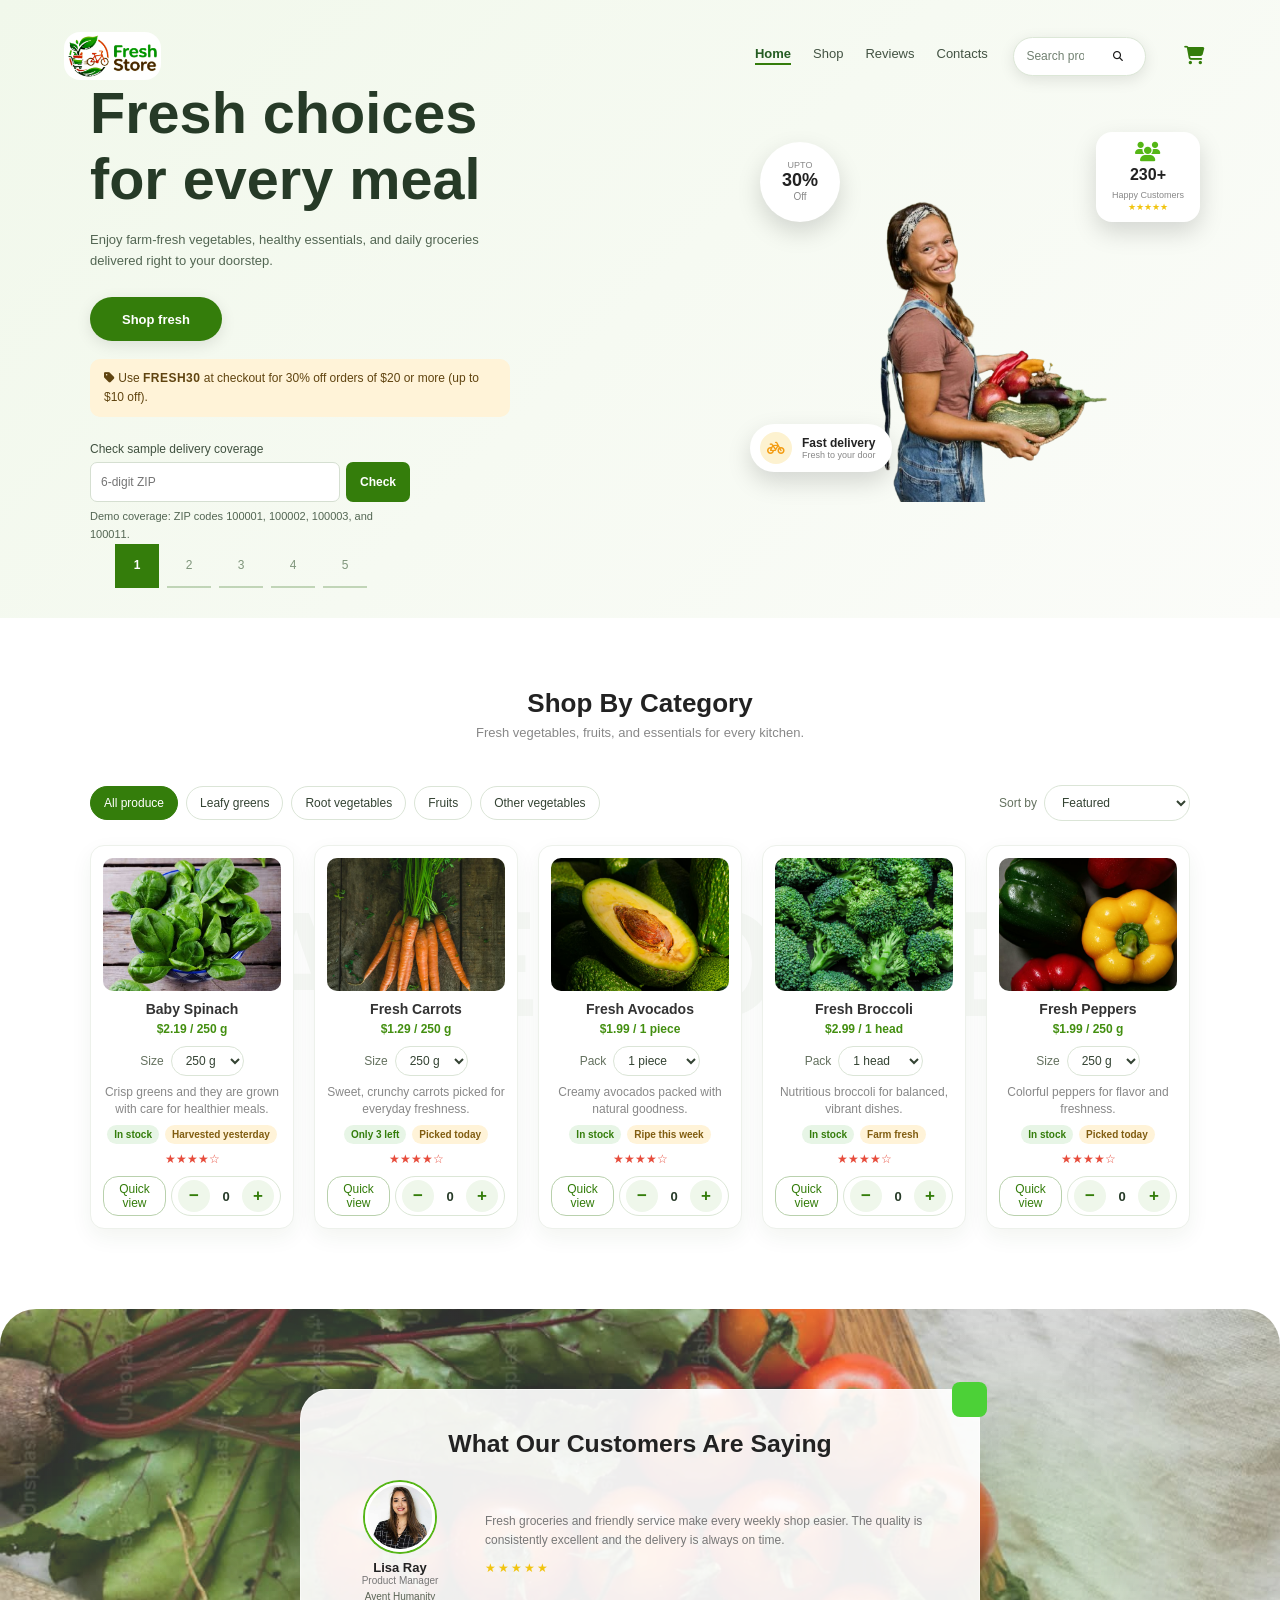
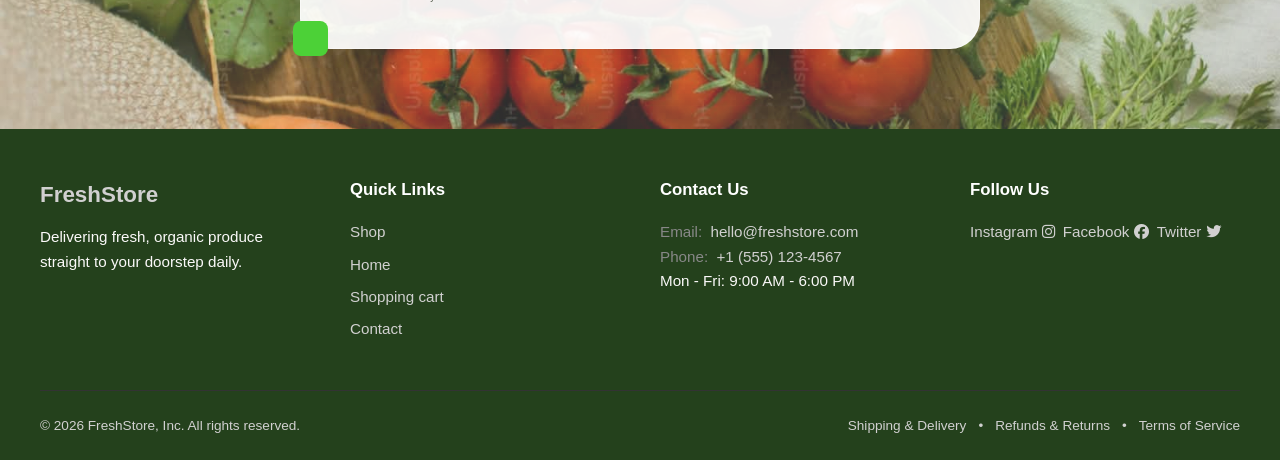
==== commit 9303519f: "changes for practicality" ====
--- a/pages/index.html
+++ b/pages/index.html
@@ -28,14 +28,15 @@
                 <a href="#contacts">Contacts</a>
             </div>
             <div class="search-box">
-                    <input type="search" placeholder="Search" aria-label="Search products" aria-controls="product-list">
-                    <button type="button" aria-label="Search products"><i class="fa-solid fa-magnifying-glass" aria-hidden="true"></i></button>
+                <input type="search" placeholder="Search produce" aria-label="Search products" aria-autocomplete="list" aria-expanded="false" aria-controls="product-list search-suggestions" autocomplete="off">
+                <button type="button" aria-label="Search products"><i class="fa-solid fa-magnifying-glass" aria-hidden="true"></i></button>
+                <div class="search-suggestions" id="search-suggestions" role="listbox" hidden></div>
             </div>
             <div class="cart-box">
-                <a class="cart-trigger" id="cartbtn" href="cart.html" aria-label="Shopping cart">
+                <button class="cart-trigger" id="cartbtn" type="button" aria-label="Shopping cart" aria-haspopup="dialog" aria-controls="cart-drawer">
                     <i class="fa-solid fa-cart-shopping" aria-hidden="true"></i>
                     <span class="cart-badge" aria-live="polite" hidden>0</span>
-                </a>
+                </button>
             </div>
         </nav>
 
@@ -45,6 +46,15 @@
                 <h1 class="hero-heading">Fresh choices for every meal</h1>
                 <p class="hero-description">Enjoy farm-fresh vegetables, healthy essentials, and daily groceries delivered right to your doorstep.</p>
                 <a class="btn-white" href="#categories">Shop fresh</a>
+                <p class="promo-banner"><i class="fa-solid fa-tag" aria-hidden="true"></i> Use <strong>FRESH30</strong> at checkout for 30% off orders of $20 or more (up to $10 off).</p>
+                <form class="delivery-checker" id="delivery-checker">
+                    <label for="delivery-postal-code">Check sample delivery coverage</label>
+                    <div>
+                        <input id="delivery-postal-code" name="postalCode" inputmode="numeric" autocomplete="postal-code" maxlength="6" pattern="[0-9]{6}" placeholder="6-digit ZIP" required>
+                        <button type="submit">Check</button>
+                    </div>
+                    <p id="delivery-status" role="status" aria-live="polite">Demo coverage: ZIP codes 100001, 100002, 100003, and 100011.</p>
+                </form>
             </div>
 
             <div class="hero-image-wrap">
@@ -132,10 +142,27 @@
         <h2>Shop By Category</h2>
         <p class="subtitle">Fresh vegetables, fruits, and essentials for every kitchen.</p>
         <p class="search-status" id="search-status" role="status" aria-live="polite" hidden></p>
+        <div class="catalog-toolbar">
+            <div class="category-filters" role="group" aria-label="Filter products by category">
+                <button type="button" class="active" data-category-filter="all" aria-pressed="true">All produce</button>
+                <button type="button" data-category-filter="leafy-greens" aria-pressed="false">Leafy greens</button>
+                <button type="button" data-category-filter="root-vegetables" aria-pressed="false">Root vegetables</button>
+                <button type="button" data-category-filter="fruits" aria-pressed="false">Fruits</button>
+                <button type="button" data-category-filter="other-vegetables" aria-pressed="false">Other vegetables</button>
+            </div>
+            <label class="sort-control">Sort by
+                <select id="product-sort">
+                    <option value="featured">Featured</option>
+                    <option value="price-asc">Price: Low to High</option>
+                    <option value="popularity">Popularity</option>
+                    <option value="freshness">Fresh Arrivals</option>
+                </select>
+            </label>
+        </div>
 
         <div class="product-row" id="product-list">
             <!-- ITEM-1 -->
-            <article class="card" data-product-id="fresh-greens" data-price="3.49">
+            <article class="card" data-product-id="fresh-greens" data-category="leafy-greens" data-popularity="5" data-freshness="5" data-stock="8" data-origin="Locally sourced from Green Valley Organic Farm." data-storage="Keep unwashed in a breathable bag in the refrigerator crisper." data-shelf-life="Best enjoyed within 3–5 days." data-unit="pack">
                 <img
                     src="../assets/baby spinach.jpg"
                     alt="Baby spinach leaves"
@@ -144,17 +171,29 @@
                     decoding="async"
                 >
                 <h3>Baby Spinach</h3>
-                <p class="product-price">$3.49 / item</p>
+                <p class="product-price">$2.19 / 250 g</p>
+                <label class="weight-select">Size
+                    <select class="product-variant" aria-label="Baby Spinach size">
+                        <option value="250g" data-price="2.19" selected>250 g</option>
+                        <option value="500g" data-price="3.49">500 g</option>
+                        <option value="1kg" data-price="5.99">1 kg</option>
+                    </select>
+                </label>
                 <p>Crisp greens and they are grown with care for healthier meals.</p>
+                <span class="product-tag stock-tag">In stock</span><span class="product-tag freshness-tag">Harvested yesterday</span>
                 <div class="stars" role="img" aria-label="4 out of 5 stars">★★★★☆</div>
                 <div class="card-button">
-                    <button type="button">Shop Now</button>
-                    <button type="button">Add to Cart</button>
+                    <button type="button" class="quick-view-button">Quick view</button>
+                    <div class="product-quantity" role="group" aria-label="Baby Spinach quantity">
+                        <button type="button" data-quantity-action="decrease" aria-label="Decrease Baby Spinach quantity">−</button>
+                        <output aria-label="Quantity">0</output>
+                        <button type="button" data-quantity-action="increase" aria-label="Increase Baby Spinach quantity">+</button>
+                    </div>
                 </div>
             </article>
 
             <!-- ITEM-2 -->
-            <article class="card" data-product-id="fresh-carrots" data-price="2.49">
+            <article class="card" data-product-id="fresh-carrots" data-category="root-vegetables" data-popularity="4" data-freshness="4" data-stock="3" data-origin="Grown at Meadowbrook Family Farm." data-storage="Remove greens and refrigerate in a sealed container." data-shelf-life="Stays crisp for up to 2 weeks when refrigerated." data-unit="bag">
                 <img
                     src="../assets/carrot.jpeg"
                     alt="Fresh Carrots"
@@ -163,17 +202,29 @@
                     decoding="async"
                 >
                 <h3>Fresh Carrots</h3>
-                <p class="product-price">$2.49 / item</p>
+                <p class="product-price">$1.29 / 250 g</p>
+                <label class="weight-select">Size
+                    <select class="product-variant" aria-label="Fresh Carrots size">
+                        <option value="250g" data-price="1.29" selected>250 g</option>
+                        <option value="500g" data-price="2.49">500 g</option>
+                        <option value="1kg" data-price="4.29">1 kg</option>
+                    </select>
+                </label>
                 <p>Sweet, crunchy carrots picked for everyday freshness.</p>
+                <span class="product-tag stock-tag">Only 3 left</span><span class="product-tag freshness-tag">Picked today</span>
                 <div class="stars" role="img" aria-label="4 out of 5 stars">★★★★☆</div>
                 <div class="card-button">
-                    <button type="button">Shop Now</button>
-                    <button type="button">Add to Cart</button>
+                    <button type="button" class="quick-view-button">Quick view</button>
+                    <div class="product-quantity" role="group" aria-label="Fresh Carrots quantity">
+                        <button type="button" data-quantity-action="decrease" aria-label="Decrease Fresh Carrots quantity">−</button>
+                        <output aria-label="Quantity">0</output>
+                        <button type="button" data-quantity-action="increase" aria-label="Increase Fresh Carrots quantity">+</button>
+                    </div>
                 </div>
             </article>
 
             <!-- ITEM-3 -->
-            <article class="card" data-product-id="fresh-avocados" data-price="4.99">
+            <article class="card" data-product-id="fresh-avocados" data-category="fruits" data-popularity="5" data-freshness="3" data-stock="12" data-origin="Responsibly grown at Sunny Grove Farm." data-storage="Ripen at room temperature; refrigerate once ripe." data-shelf-life="Enjoy within 2–3 days after ripening." data-unit="piece">
                 <img
                     src="../assets/avocado.jpeg"
                     alt="Fresh Avocados"
@@ -182,17 +233,29 @@
                     decoding="async"
                 >
                 <h3>Fresh Avocados</h3>
-                <p class="product-price">$4.99 / item</p>
+                <p class="product-price">$1.99 / 1 pc</p>
+                <label class="weight-select">Pack
+                    <select class="product-variant" aria-label="Fresh Avocados pack size">
+                        <option value="1pc" data-price="1.99" selected>1 piece</option>
+                        <option value="3pcs" data-price="4.99">3 pieces</option>
+                        <option value="6pcs" data-price="8.99">6 pieces</option>
+                    </select>
+                </label>
                 <p>Creamy avocados packed with natural goodness.</p>
+                <span class="product-tag stock-tag">In stock</span><span class="product-tag freshness-tag">Ripe this week</span>
                 <div class="stars" role="img" aria-label="4 out of 5 stars">★★★★☆</div>
                 <div class="card-button">
-                    <button type="button">Shop Now</button>
-                    <button type="button">Add to Cart</button>
+                    <button type="button" class="quick-view-button">Quick view</button>
+                    <div class="product-quantity" role="group" aria-label="Fresh Avocados quantity">
+                        <button type="button" data-quantity-action="decrease" aria-label="Decrease Fresh Avocados quantity">−</button>
+                        <output aria-label="Quantity">0</output>
+                        <button type="button" data-quantity-action="increase" aria-label="Increase Fresh Avocados quantity">+</button>
+                    </div>
                 </div>
             </article>
 
             <!-- ITEM-4 -->
-            <article class="card" data-product-id="fresh-broccoli" data-price="2.99">
+            <article class="card" data-product-id="fresh-broccoli" data-category="other-vegetables" data-popularity="3" data-freshness="4" data-stock="9" data-origin="Harvested at Cedar Lane Produce Co-op." data-storage="Store in a loose bag in the refrigerator." data-shelf-life="Best used within 4–7 days." data-unit="head">
                 <img
                     src="../assets/brocoli.jpeg"
                     alt="Fresh Broccoli"
@@ -201,17 +264,29 @@
                     decoding="async"
                 >
                 <h3>Fresh Broccoli</h3>
-                <p class="product-price">$2.99 / item</p>
+                <p class="product-price">$2.99 / 1 head</p>
+                <label class="weight-select">Pack
+                    <select class="product-variant" aria-label="Fresh Broccoli pack size">
+                        <option value="1head" data-price="2.99" selected>1 head</option>
+                        <option value="2heads" data-price="5.49">2 heads</option>
+                        <option value="500g" data-price="3.49">500 g</option>
+                    </select>
+                </label>
                 <p>Nutritious broccoli for balanced, vibrant dishes.</p>
+                <span class="product-tag stock-tag">In stock</span><span class="product-tag freshness-tag">Farm fresh</span>
                 <div class="stars" role="img" aria-label="4 out of 5 stars">★★★★☆</div>
                 <div class="card-button">
-                    <button type="button">Shop Now</button>
-                    <button type="button">Add to Cart</button>
+                    <button type="button" class="quick-view-button">Quick view</button>
+                    <div class="product-quantity" role="group" aria-label="Fresh Broccoli quantity">
+                        <button type="button" data-quantity-action="decrease" aria-label="Decrease Fresh Broccoli quantity">−</button>
+                        <output aria-label="Quantity">0</output>
+                        <button type="button" data-quantity-action="increase" aria-label="Increase Fresh Broccoli quantity">+</button>
+                    </div>
                 </div>
             </article>
 
             <!-- ITEM-5 -->
-            <article class="card" data-product-id="fresh-peppers" data-price="3.99">
+            <article class="card" data-product-id="fresh-peppers" data-category="other-vegetables" data-popularity="4" data-freshness="4" data-stock="7" data-origin="Grown at Orchard Hill Market Garden." data-storage="Refrigerate dry in a produce bag." data-shelf-life="Fresh for about 1 week when refrigerated." data-unit="bag">
                 <img
                     src="../assets/pepper.jpeg"
                     alt="Fresh Peppers"
@@ -220,12 +295,24 @@
                     decoding="async"
                 >
                 <h3>Fresh Peppers</h3>
-                <p class="product-price">$3.99 / item</p>
+                <p class="product-price">$1.99 / 250 g</p>
+                <label class="weight-select">Size
+                    <select class="product-variant" aria-label="Fresh Peppers size">
+                        <option value="250g" data-price="1.99" selected>250 g</option>
+                        <option value="500g" data-price="3.99">500 g</option>
+                        <option value="1kg" data-price="6.99">1 kg</option>
+                    </select>
+                </label>
                 <p>Colorful peppers for flavor and freshness.</p>
+                <span class="product-tag stock-tag">In stock</span><span class="product-tag freshness-tag">Picked today</span>
                 <div class="stars" role="img" aria-label="4 out of 5 stars">★★★★☆</div>
                 <div class="card-button">
-                    <button type="button">Shop Now</button>
-                    <button type="button">Add to Cart</button>
+                    <button type="button" class="quick-view-button">Quick view</button>
+                    <div class="product-quantity" role="group" aria-label="Fresh Peppers quantity">
+                        <button type="button" data-quantity-action="decrease" aria-label="Decrease Fresh Peppers quantity">−</button>
+                        <output aria-label="Quantity">0</output>
+                        <button type="button" data-quantity-action="increase" aria-label="Increase Fresh Peppers quantity">+</button>
+                    </div>
                 </div>
             </article>
         </div>
@@ -351,6 +438,35 @@
         </div>
     </div>
 </footer>
+    <dialog class="cart-drawer" id="cart-drawer" aria-labelledby="cart-drawer-title">
+        <div class="drawer-header">
+            <div><p class="eyebrow">YOUR FRESH PICKS</p><h2 id="cart-drawer-title">Shopping cart</h2></div>
+            <button type="button" class="dialog-close" data-close-dialog aria-label="Close cart">×</button>
+        </div>
+        <div class="drawer-items" id="drawer-items" aria-live="polite"></div>
+        <p class="drawer-empty" id="drawer-empty">Your cart is empty. Add a fresh favorite to get started.</p>
+        <div class="delivery-progress-wrap">
+            <p id="drawer-delivery-progress">Add $35.00 to your cart for free delivery.</p>
+            <div class="delivery-progress" role="progressbar" aria-label="Progress toward free delivery" aria-valuemin="0" aria-valuemax="35" aria-valuenow="0"><span></span></div>
+        </div>
+        <div class="drawer-summary">
+            <div class="summary-line"><span>Subtotal</span><strong id="drawer-subtotal">$0.00</strong></div>
+            <div class="summary-line"><span>Delivery</span><strong id="drawer-delivery">Free</strong></div>
+            <div class="summary-total"><span>Total</span><strong id="drawer-total">$0.00</strong></div>
+        </div>
+        <a class="drawer-checkout" id="drawer-checkout" href="payment.html">Go to checkout <i class="fa-solid fa-arrow-right" aria-hidden="true"></i></a>
+        <a class="drawer-full-cart" href="cart.html">View full cart</a>
+    </dialog>
+
+    <dialog class="product-detail-dialog" id="product-detail-dialog" aria-labelledby="detail-title">
+        <button type="button" class="dialog-close" data-close-dialog aria-label="Close product details">×</button>
+        <img id="detail-image" src="" alt="">
+        <div><p class="eyebrow">FRESH FROM THE FARM</p><h2 id="detail-title"></h2>
+            <p id="detail-origin"></p>
+            <h3>Storage tips</h3><p id="detail-storage"></p>
+            <h3>Shelf life</h3><p id="detail-shelf-life"></p>
+        </div>
+    </dialog>
     <script src="../src/js/script.js"></script>
 </body>
 </html>
--- a/src/css/style.css
+++ b/src/css/style.css
@@ -631,12 +631,16 @@
   min-width: 44px;
 }
 
+.card-button button.is-added {
+  background-color: #347d0b;
+}
+
 /* ---------------- 3. TESTIMONIALS SECTION ---------------- */
 .testimonials {
   position: relative;
   background:
     linear-gradient(rgba(255, 255, 255, 0.18), rgba(255, 255, 255, 0.18)),
-    url('../assets/testimonials.jpeg') center/cover no-repeat;
+    url('../../assets/testimonials.jpeg') center/cover no-repeat;
   padding: clamp(48px, 8vw, 80px) 20px;
   display: flex;
   justify-content: center;
@@ -1088,3 +1092,644 @@
     gap: 0;
   }
 }
+
+/* Practical storefront controls */
+.hero {
+  min-height: 0;
+  background: linear-gradient(135deg, #f1f8eb 0%, #fbfcf9 100%);
+  color: #263a27;
+}
+
+.hero .follow-label,
+.hero .follow-bar .social-icon {
+  color: #347d0b;
+}
+
+.hero .follow-line {
+  background: rgba(52, 125, 11, 0.4);
+}
+
+.hero-txt p {
+  color: #536653;
+}
+
+.nav-links a {
+  color: #435343;
+}
+
+.nav-links a:hover,
+.nav-links a.active {
+  color: #245c22;
+}
+
+.nav-links a::after {
+  background-color: #347d0b;
+}
+
+.search-box {
+  background: white;
+  border-color: #dce7d7;
+}
+
+.search-box input {
+  color: #253323;
+}
+
+.search-box input::placeholder {
+  color: #718071;
+}
+
+.cart-trigger {
+  color: #347d0b;
+}
+
+.hero .menu-toggle {
+  border-color: #b7cfad;
+}
+
+.hero .menu-toggle span {
+  background: #347d0b;
+}
+
+.hero .btn-white {
+  background: #347d0b;
+  color: white;
+}
+
+.hero .btn-white:hover,
+.hero .btn-white:focus-visible {
+  background: #245c22;
+  color: white;
+}
+
+.hero-pagination button {
+  color: #31532d;
+  border-color: #9ebd91;
+}
+
+.hero-pagination button.active,
+.hero-pagination button:hover,
+.hero-pagination button:focus-visible {
+  background: #347d0b;
+  color: white;
+  border-bottom-color: #347d0b;
+}
+
+.hero .search-box input:focus-visible,
+.hero .search-box button:focus-visible,
+.hero .cart-trigger:focus-visible {
+  outline-color: #347d0b;
+}
+
+.promo-banner {
+  width: fit-content;
+  max-width: 100%;
+  margin: 18px 0 12px;
+  padding: 10px 14px;
+  border-radius: 10px;
+  background: #fff3d8;
+  color: #604410 !important;
+  font-size: 12px !important;
+}
+
+.promo-banner strong {
+  letter-spacing: 0.04em;
+}
+
+.delivery-checker {
+  display: grid;
+  gap: 6px;
+  max-width: 320px;
+  color: #405140;
+  font-size: 12px;
+}
+
+.delivery-checker > div {
+  display: flex;
+  gap: 6px;
+}
+
+.delivery-checker input {
+  min-width: 0;
+  flex: 1;
+  border: 1px solid #d5dfd1;
+  border-radius: 7px;
+  padding: 9px 10px;
+}
+
+.delivery-checker button {
+  border: 0;
+  border-radius: 7px;
+  padding: 0 14px;
+  min-height: 40px;
+  background: #347d0b;
+  color: white;
+  font-weight: 700;
+  cursor: pointer;
+}
+
+.delivery-checker p {
+  min-height: 16px;
+  margin: 0;
+  font-size: 11px !important;
+}
+
+.delivery-checker p.is-available {
+  color: #267343;
+}
+
+.delivery-checker p.is-unavailable {
+  color: #a63e31;
+}
+
+.catalog-toolbar {
+  position: relative;
+  z-index: 2;
+  display: flex;
+  justify-content: space-between;
+  align-items: center;
+  gap: 16px;
+  max-width: 1100px;
+  margin: 0 auto 24px;
+}
+
+.category-filters {
+  display: flex;
+  flex-wrap: wrap;
+  gap: 8px;
+}
+
+.category-filters button,
+.sort-control select,
+.weight-select select {
+  border: 1px solid #dbe5d7;
+  border-radius: 999px;
+  background: white;
+  color: #344333;
+  padding: 9px 13px;
+  font-size: 12px;
+}
+
+.category-filters button {
+  cursor: pointer;
+}
+
+.category-filters button.active,
+.category-filters button:hover {
+  background: #347d0b;
+  color: white;
+  border-color: #347d0b;
+}
+
+.sort-control,
+.weight-select {
+  display: inline-flex;
+  align-items: center;
+  gap: 7px;
+  color: #64715f;
+  font-size: 12px;
+}
+
+.sort-control select,
+.weight-select select {
+  cursor: pointer;
+}
+
+.card {
+  padding: 12px;
+  border: 1px solid #edf1eb;
+  border-radius: 14px;
+  background: white;
+  box-shadow: 0 8px 22px rgba(34, 69, 24, 0.06);
+}
+
+.card .img-placeholder {
+  border-radius: 10px;
+}
+
+.weight-select {
+  justify-content: center;
+  margin: 2px 0 8px;
+}
+
+.weight-select select {
+  padding: 6px 10px;
+}
+
+.product-tag {
+  display: inline-block;
+  margin: 2px 3px 8px;
+  border-radius: 999px;
+  padding: 4px 7px;
+  font-size: 10px;
+  font-weight: 700;
+}
+
+.stock-tag {
+  background: #e7f5e6;
+  color: #347d0b;
+}
+
+.freshness-tag {
+  background: #fff3d8;
+  color: #815d11;
+}
+
+.card-button {
+  align-items: center;
+}
+
+.card-button .quick-view-button {
+  min-height: 38px;
+  background: white;
+  color: #347d0b;
+  border: 1px solid #b9d1ad;
+}
+
+.product-quantity,
+.drawer-quantity {
+  display: inline-flex;
+  align-items: center;
+  justify-content: center;
+  gap: 8px;
+  border: 1px solid #dce7d7;
+  border-radius: 999px;
+  padding: 3px 6px;
+}
+
+.product-quantity button,
+.drawer-quantity button {
+  display: grid;
+  place-items: center;
+  width: 32px;
+  min-width: 32px;
+  min-height: 32px;
+  padding: 0;
+  border-radius: 50%;
+  background: #eff7eb;
+  color: #347d0b;
+  font-size: 17px;
+  font-weight: 700;
+}
+
+.product-quantity output,
+.drawer-quantity output {
+  min-width: 16px;
+  color: #263a27;
+  font-size: 13px;
+  font-weight: 700;
+}
+
+.product-quantity button:disabled {
+  opacity: 0.45;
+  cursor: not-allowed;
+}
+
+.search-box {
+  position: relative;
+}
+
+.search-suggestions {
+  position: absolute;
+  z-index: 20;
+  top: calc(100% + 8px);
+  left: 0;
+  right: 0;
+  min-width: 240px;
+  padding: 6px;
+  border: 1px solid #e4e9e1;
+  border-radius: 12px;
+  background: white;
+  box-shadow: 0 12px 30px rgba(24, 44, 20, 0.15);
+}
+
+.search-suggestion {
+  display: flex;
+  align-items: center;
+  width: 100%;
+  gap: 10px;
+  padding: 7px;
+  border: 0;
+  border-radius: 8px;
+  background: white;
+  text-align: left;
+  color: #344333;
+  cursor: pointer;
+}
+
+.search-suggestion:hover,
+.search-suggestion:focus-visible {
+  background: #f1f8eb;
+}
+
+.search-suggestion img {
+  width: 36px;
+  height: 36px;
+  border-radius: 7px;
+  object-fit: cover;
+}
+
+.search-suggestion span {
+  flex: 1;
+  font-size: 12px;
+}
+
+.search-suggestion strong {
+  color: #347d0b;
+  font-size: 12px;
+}
+
+.cart-drawer,
+.product-detail-dialog {
+  border: 0;
+  color: #263a27;
+  background: white;
+  box-shadow: 0 18px 60px rgba(18, 35, 15, 0.2);
+}
+
+.cart-drawer {
+  position: fixed;
+  inset: 0 0 0 auto;
+  margin: 0 0 0 auto;
+  width: min(460px, 100%);
+  height: 100%;
+  max-height: 100%;
+  padding: 24px;
+  overflow: auto;
+  animation: drawer-enter 220ms ease-out;
+}
+
+.cart-drawer::backdrop,
+.product-detail-dialog::backdrop {
+  background: rgba(15, 29, 13, 0.42);
+}
+
+@keyframes drawer-enter {
+  from { transform: translateX(35px); opacity: 0.7; }
+  to { transform: translateX(0); opacity: 1; }
+}
+
+.drawer-header {
+  display: flex;
+  justify-content: space-between;
+  align-items: center;
+  margin-bottom: 20px;
+}
+
+.drawer-header h2,
+.product-detail-dialog h2 {
+  margin: 0;
+  color: #263a27;
+}
+
+.eyebrow {
+  margin: 0 0 5px;
+  color: #6b8262;
+  font-size: 10px;
+  font-weight: 700;
+  letter-spacing: 0.12em;
+}
+
+.dialog-close {
+  width: 40px;
+  height: 40px;
+  border: 0;
+  border-radius: 50%;
+  background: #f1f5ef;
+  color: #344333;
+  font-size: 25px;
+  line-height: 1;
+  cursor: pointer;
+}
+
+.drawer-items {
+  display: grid;
+  gap: 12px;
+}
+
+.drawer-item {
+  display: grid;
+  grid-template-columns: 58px minmax(0, 1fr) auto;
+  gap: 10px;
+  align-items: center;
+  padding: 10px 0;
+  border-bottom: 1px solid #edf1eb;
+}
+
+.drawer-item img {
+  width: 58px;
+  height: 58px;
+  border-radius: 9px;
+  object-fit: cover;
+}
+
+.drawer-item-details {
+  display: grid;
+  gap: 4px;
+  min-width: 0;
+  font-size: 12px;
+}
+
+.drawer-item-details strong {
+  overflow-wrap: anywhere;
+}
+
+.drawer-item-details span {
+  color: #72806d;
+}
+
+.drawer-quantity {
+  grid-column: 2;
+  justify-self: start;
+}
+
+.drawer-item-total {
+  grid-column: 3;
+  grid-row: 1 / span 2;
+  font-size: 12px;
+}
+
+.drawer-empty {
+  padding: 25px 0;
+  color: #73806e;
+  text-align: center;
+  font-size: 13px;
+}
+
+.delivery-progress-wrap {
+  margin: 18px 0;
+  color: #52634e;
+  font-size: 12px;
+}
+
+.delivery-progress-wrap p {
+  margin: 0 0 8px;
+}
+
+.delivery-progress {
+  height: 7px;
+  overflow: hidden;
+  border-radius: 99px;
+  background: #e8eee4;
+}
+
+.delivery-progress span {
+  display: block;
+  width: 0;
+  height: 100%;
+  border-radius: inherit;
+  background: #55b616;
+  transition: width 180ms ease;
+}
+
+.drawer-summary {
+  padding-top: 12px;
+  border-top: 1px solid #e8eee4;
+}
+
+.drawer-summary .summary-line,
+.drawer-summary .summary-total {
+  display: flex;
+  justify-content: space-between;
+  margin: 10px 0;
+  font-size: 13px;
+}
+
+.drawer-summary .summary-total {
+  padding-top: 12px;
+  border-top: 1px solid #e8eee4;
+  font-size: 16px;
+}
+
+.drawer-checkout,
+.drawer-full-cart {
+  display: flex;
+  align-items: center;
+  justify-content: center;
+  gap: 10px;
+  min-height: 46px;
+  margin-top: 12px;
+  border-radius: 9px;
+  background: #347d0b;
+  color: white;
+  text-decoration: none;
+  font-weight: 700;
+}
+
+.drawer-checkout[aria-disabled="true"] {
+  opacity: 0.5;
+  pointer-events: none;
+}
+
+.drawer-full-cart {
+  min-height: 38px;
+  margin-top: 4px;
+  background: transparent;
+  color: #347d0b;
+  font-size: 12px;
+}
+
+.product-detail-dialog {
+  position: fixed;
+  inset: 50% auto auto 50%;
+  transform: translate(-50%, -50%);
+  display: grid;
+  grid-template-columns: minmax(140px, 220px) minmax(200px, 1fr);
+  gap: 22px;
+  width: min(620px, calc(100% - 32px));
+  max-width: 620px;
+  padding: 28px;
+  border-radius: 16px;
+}
+
+.product-detail-dialog:not([open]) {
+  display: none;
+}
+
+.product-detail-dialog > .dialog-close {
+  position: absolute;
+  top: 12px;
+  right: 12px;
+}
+
+.product-detail-dialog > img {
+  width: 100%;
+  height: 220px;
+  border-radius: 12px;
+  object-fit: cover;
+}
+
+.product-detail-dialog h2 {
+  margin-bottom: 12px;
+}
+
+.product-detail-dialog h3 {
+  margin: 16px 0 5px;
+  font-size: 13px;
+}
+
+.product-detail-dialog p:not(.eyebrow) {
+  color: #677463;
+  font-size: 13px;
+  line-height: 1.5;
+}
+
+@media (max-width: 768px) {
+  .hero {
+    min-height: 0;
+  }
+
+  .hero .nav-links {
+    background: rgba(52, 125, 11, 0.97);
+  }
+
+  .hero .nav-links a,
+  .hero .nav-links a:hover,
+  .hero .nav-links a.active {
+    color: white;
+  }
+
+  .catalog-toolbar {
+    align-items: flex-start;
+    flex-direction: column;
+  }
+
+  .product-detail-dialog {
+    grid-template-columns: 1fr;
+    gap: 14px;
+    max-height: 90vh;
+    overflow: auto;
+  }
+
+  .product-detail-dialog > img {
+    height: 180px;
+  }
+}
+
+@media (max-width: 480px) {
+  .promo-banner {
+    text-align: left;
+  }
+
+  .delivery-checker {
+    margin: 0 auto;
+    text-align: left;
+  }
+
+  .catalog-toolbar {
+    align-items: stretch;
+  }
+
+  .sort-control {
+    justify-content: space-between;
+  }
+
+  .drawer-item {
+    grid-template-columns: 50px minmax(0, 1fr) auto;
+  }
+
+  .drawer-item img {
+    width: 50px;
+    height: 50px;
+  }
+}
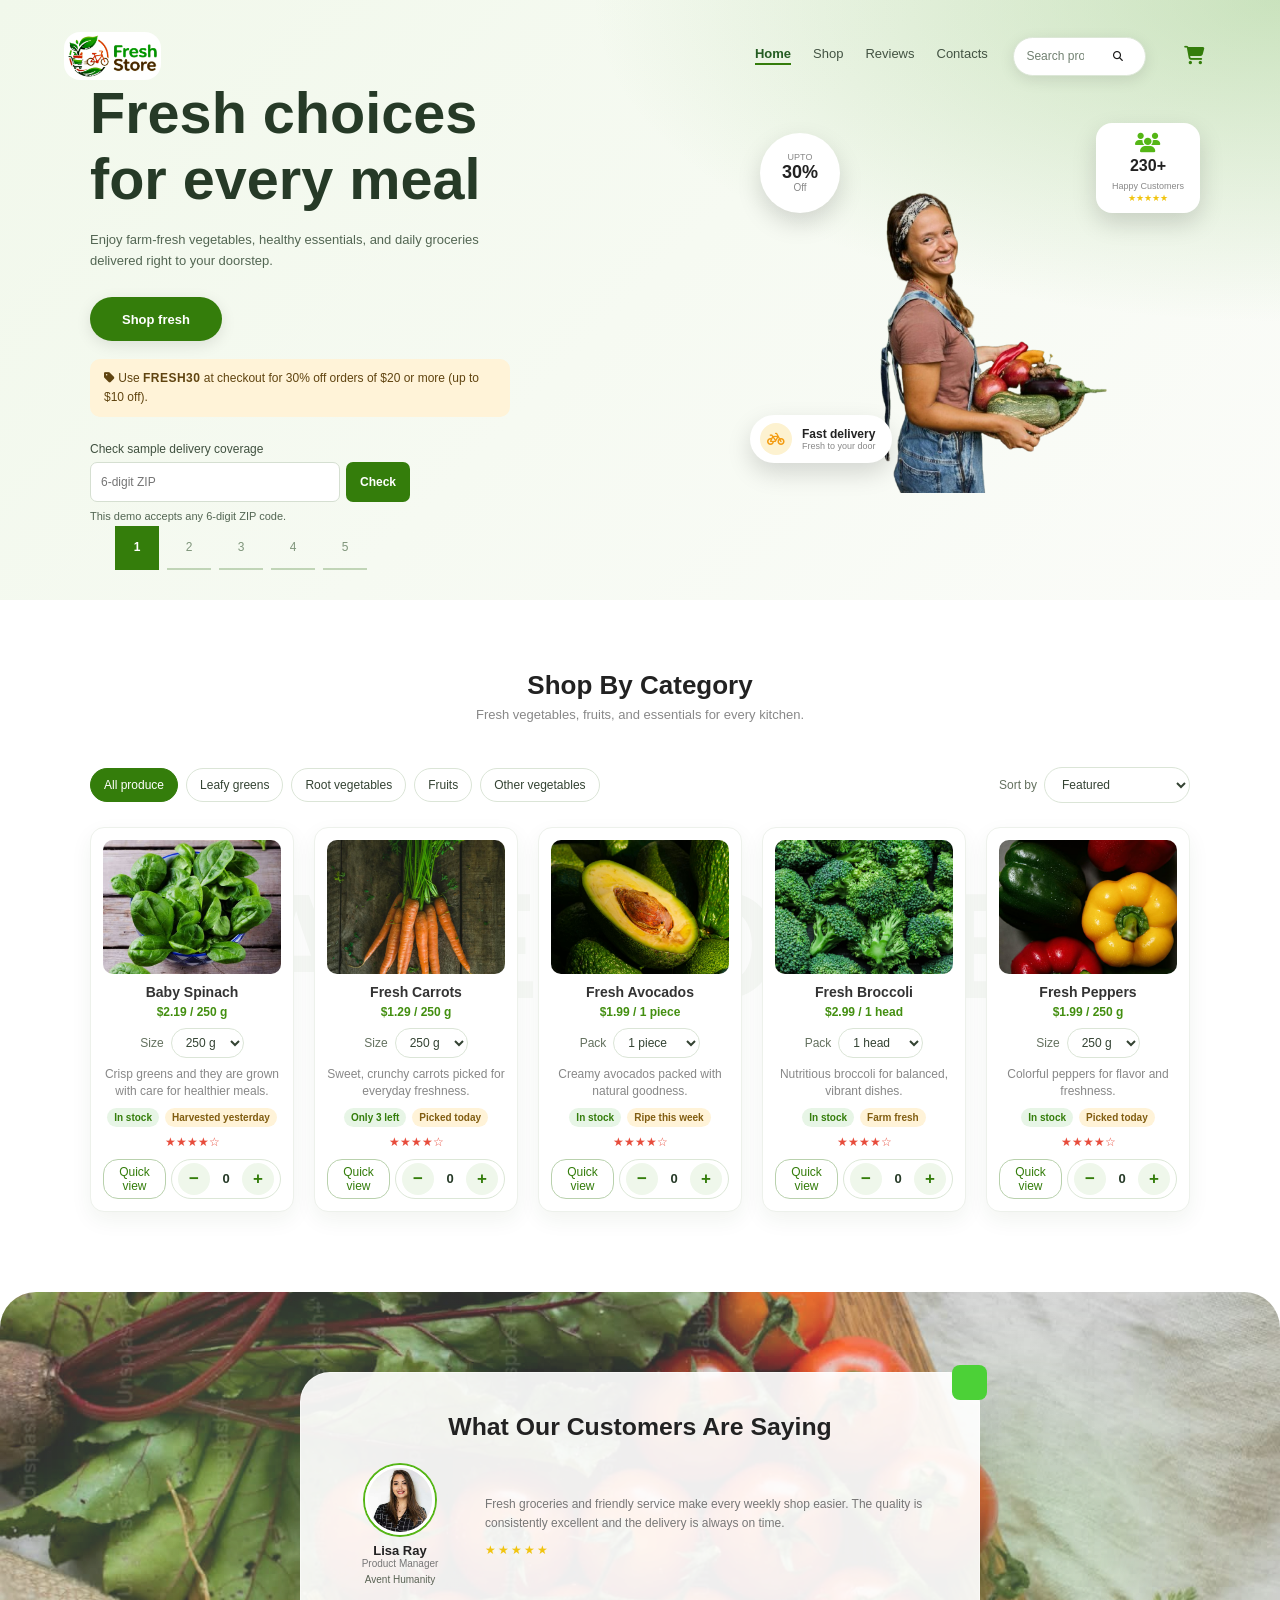
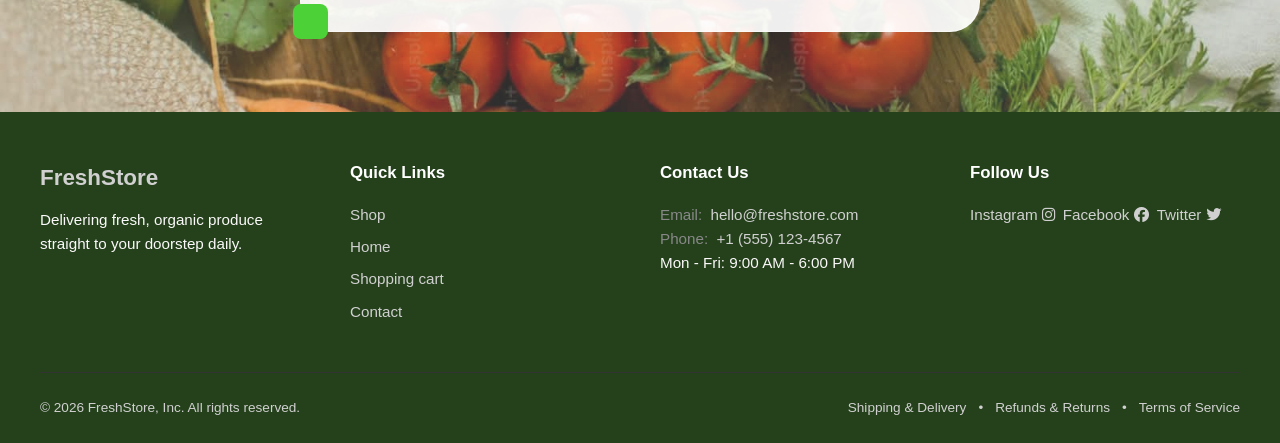
==== commit bfe79b58: "responsiveness" ====
--- a/pages/index.html
+++ b/pages/index.html
@@ -53,7 +53,7 @@
                         <input id="delivery-postal-code" name="postalCode" inputmode="numeric" autocomplete="postal-code" maxlength="6" pattern="[0-9]{6}" placeholder="6-digit ZIP" required>
                         <button type="submit">Check</button>
                     </div>
-                    <p id="delivery-status" role="status" aria-live="polite">Demo coverage: ZIP codes 100001, 100002, 100003, and 100011.</p>
+                    <p id="delivery-status" role="status" aria-live="polite">This demo accepts any 6-digit ZIP code.</p>
                 </form>
             </div>
 
--- a/src/css/style.css
+++ b/src/css/style.css
@@ -1096,7 +1096,9 @@
 /* Practical storefront controls */
 .hero {
   min-height: 0;
-  background: linear-gradient(135deg, #f1f8eb 0%, #fbfcf9 100%);
+  background:
+    radial-gradient(ellipse at top right, rgba(122, 184, 93, 0.363), transparent 38%),
+    linear-gradient(135deg, #f1f8eb 0%, #fbfcf9 100%);
   color: #263a27;
 }
 
@@ -1712,8 +1714,19 @@
   }
 
   .delivery-checker {
+    width: 100%;
+    max-width: 320px;
     margin: 0 auto;
     text-align: left;
+  }
+
+  .delivery-checker > div {
+    width: 100%;
+    min-width: 0;
+  }
+
+  .delivery-checker input {
+    width: 0;
   }
 
   .catalog-toolbar {
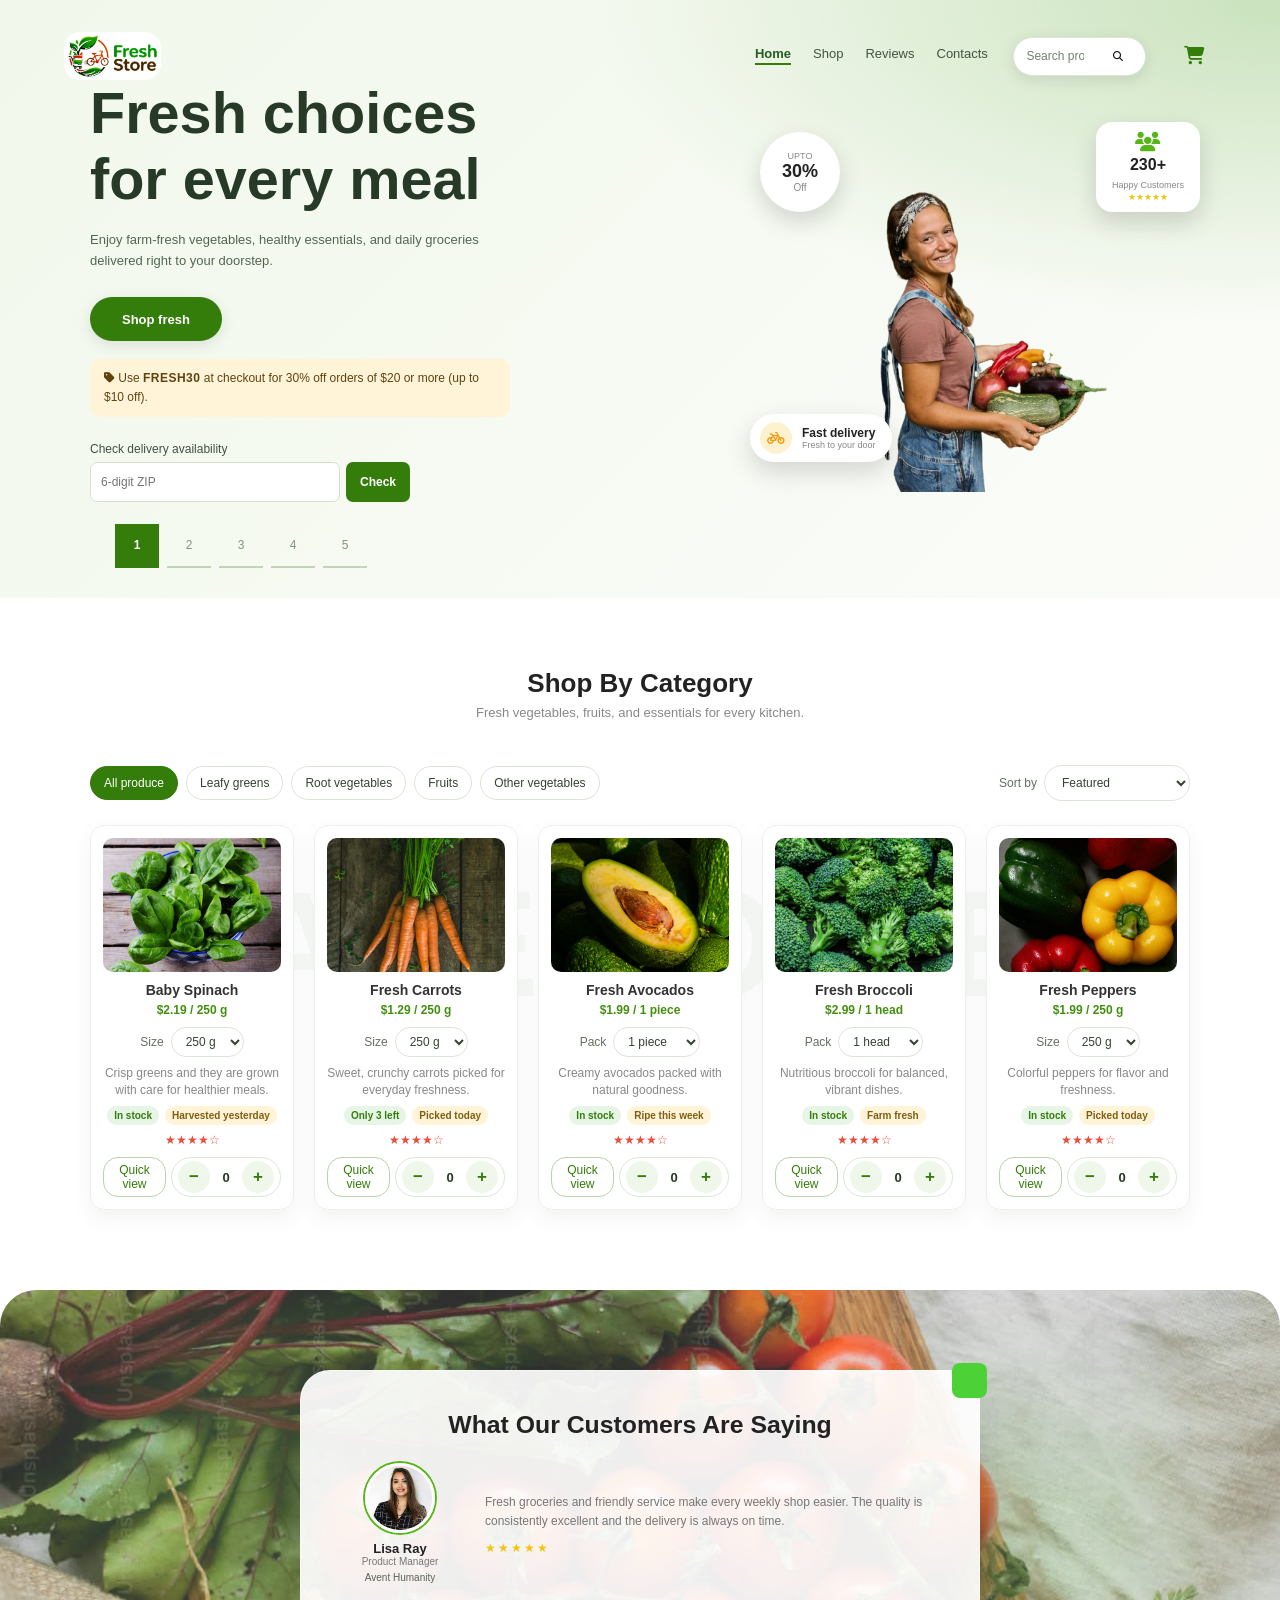
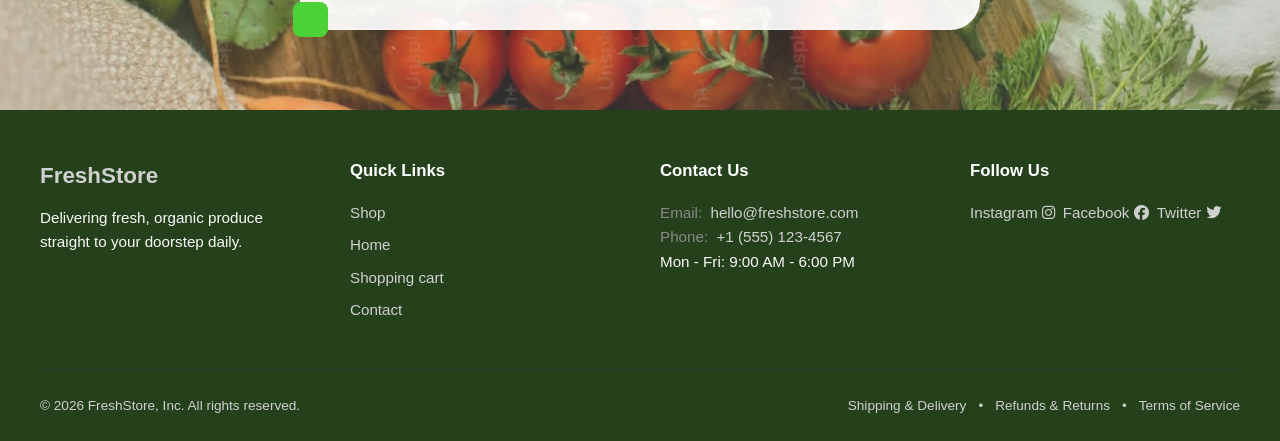
==== commit 7e2ada5f: "zip" ====
--- a/pages/index.html
+++ b/pages/index.html
@@ -48,12 +48,12 @@
                 <a class="btn-white" href="#categories">Shop fresh</a>
                 <p class="promo-banner"><i class="fa-solid fa-tag" aria-hidden="true"></i> Use <strong>FRESH30</strong> at checkout for 30% off orders of $20 or more (up to $10 off).</p>
                 <form class="delivery-checker" id="delivery-checker">
-                    <label for="delivery-postal-code">Check sample delivery coverage</label>
+                    <label for="delivery-postal-code">Check delivery availability</label>
                     <div>
                         <input id="delivery-postal-code" name="postalCode" inputmode="numeric" autocomplete="postal-code" maxlength="6" pattern="[0-9]{6}" placeholder="6-digit ZIP" required>
                         <button type="submit">Check</button>
                     </div>
-                    <p id="delivery-status" role="status" aria-live="polite">This demo accepts any 6-digit ZIP code.</p>
+                    <p id="delivery-status" role="status" aria-live="polite"></p>
                 </form>
             </div>
 
--- a/src/css/style.css
+++ b/src/css/style.css
@@ -1133,6 +1133,20 @@
   border-color: #dce7d7;
 }
 
+.search-box:focus-within {
+  border-color: transparent;
+  box-shadow: none;
+}
+
+.search-box:has(input:focus-visible) {
+  outline: 2px solid #347d0b;
+  outline-offset: 3px;
+}
+
+.search-box input:focus-visible {
+  outline: none;
+}
+
 .search-box input {
   color: #253323;
 }
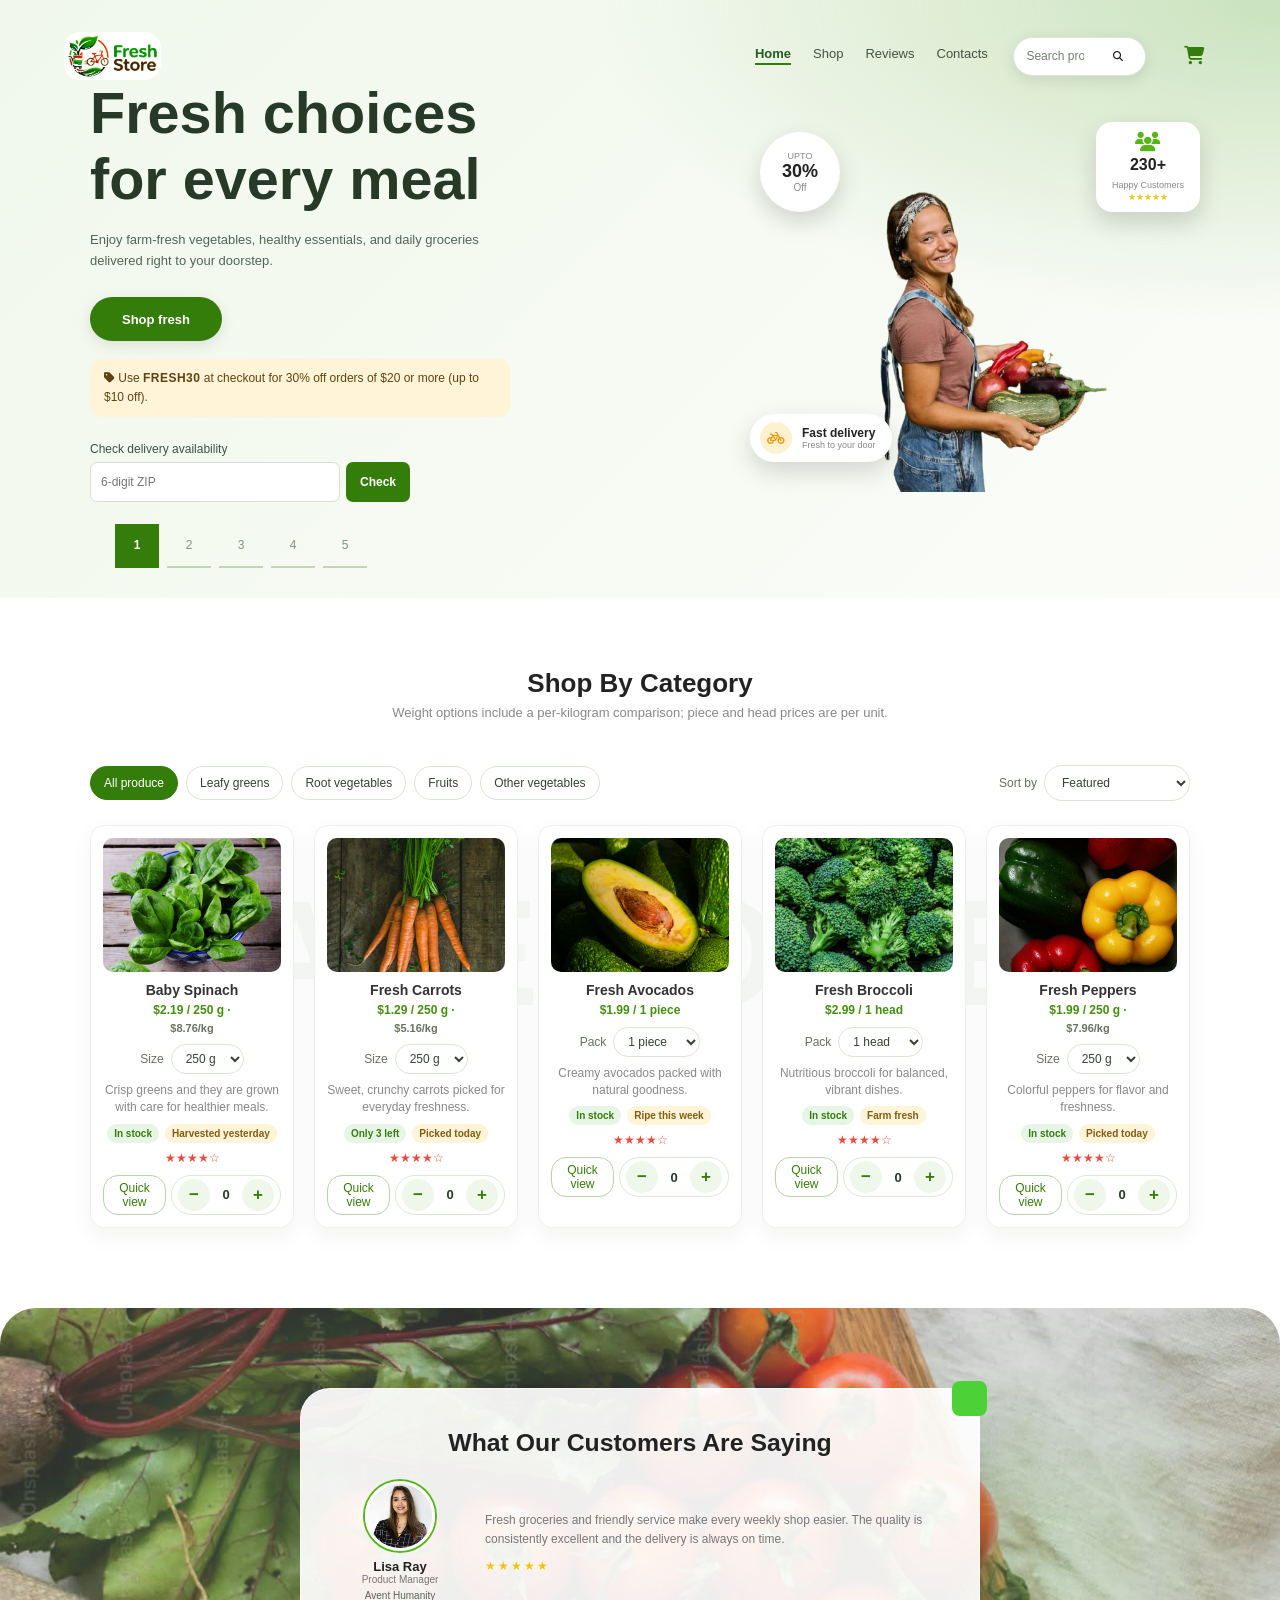
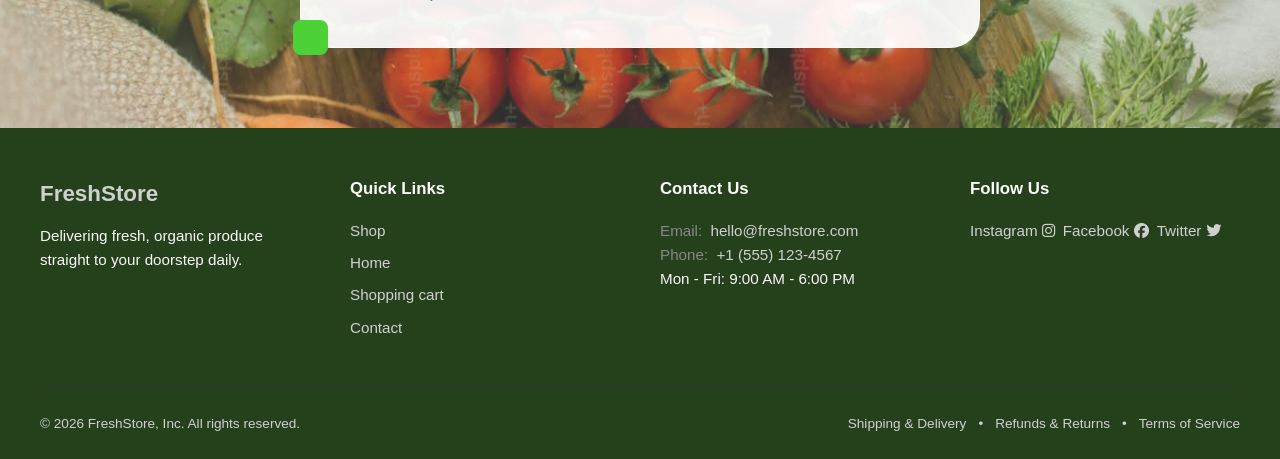
==== commit 8822485b: "change for optimisation" ====
--- a/pages/index.html
+++ b/pages/index.html
@@ -140,7 +140,7 @@
         <div class="watermark">CATEGORIES</div>
 
         <h2>Shop By Category</h2>
-        <p class="subtitle">Fresh vegetables, fruits, and essentials for every kitchen.</p>
+        <p class="subtitle">Weight options include a per-kilogram comparison; piece and head prices are per unit.</p>
         <p class="search-status" id="search-status" role="status" aria-live="polite" hidden></p>
         <div class="catalog-toolbar">
             <div class="category-filters" role="group" aria-label="Filter products by category">
--- a/src/css/style.css
+++ b/src/css/style.css
@@ -607,6 +607,17 @@
   font-weight: 700;
 }
 
+.unit-price-comparison {
+  color: #66745f;
+  font-size: 11px;
+  font-weight: 600;
+}
+
+.card .unit-price-comparison {
+  display: block;
+  margin-top: 2px;
+}
+
 .card .stars {
   color: #e74c3c;
   font-size: 12px;
@@ -1480,6 +1491,11 @@
   background: rgba(15, 29, 13, 0.42);
 }
 
+.product-detail-dialog::backdrop {
+  background: rgba(15, 29, 13, 0.28);
+  backdrop-filter: blur(3px);
+}
+
 @keyframes drawer-enter {
   from { transform: translateX(35px); opacity: 0.7; }
   to { transform: translateX(0); opacity: 1; }
@@ -1723,6 +1739,79 @@
 }
 
 @media (max-width: 480px) {
+  .hero-image-wrap {
+    width: min(78vw, 320px);
+    height: min(78vw, 320px);
+  }
+
+  .hero-image-wrap .badge-discount {
+    display: flex;
+    top: 10px;
+    left: -8px;
+    width: 58px;
+    height: 58px;
+  }
+
+  .hero-image-wrap .badge-discount small,
+  .hero-image-wrap .badge-discount span {
+    font-size: 8px;
+  }
+
+  .hero-image-wrap .badge-discount strong {
+    font-size: 15px;
+  }
+
+  .hero-image-wrap .badge-customers {
+    display: block;
+    top: 8px;
+    right: -8px;
+    padding: 7px 10px;
+    border-radius: 12px;
+  }
+
+  .hero-image-wrap .badge-customers .avatars {
+    margin-bottom: 2px;
+  }
+
+  .hero-image-wrap .badge-customers .avatars i {
+    font-size: 16px;
+  }
+
+  .hero-image-wrap .badge-customers h3 {
+    font-size: 13px;
+  }
+
+  .hero-image-wrap .badge-customers span,
+  .hero-image-wrap .badge-customers .stars {
+    font-size: 8px;
+  }
+
+  .hero-image-wrap .badge-delivery {
+    display: flex;
+    bottom: 10px;
+    left: -8px;
+    gap: 7px;
+    padding: 6px 10px 6px 7px;
+  }
+
+  .hero-image-wrap .badge-delivery .icon {
+    width: 27px;
+    height: 27px;
+    font-size: 12px;
+  }
+
+  .hero-image-wrap .badge-delivery h4 {
+    font-size: 10px;
+  }
+
+  .hero-image-wrap .badge-delivery p {
+    font-size: 8px;
+  }
+
+  .hero-image-wrap .badge {
+    animation: none;
+  }
+
   .promo-banner {
     text-align: left;
   }
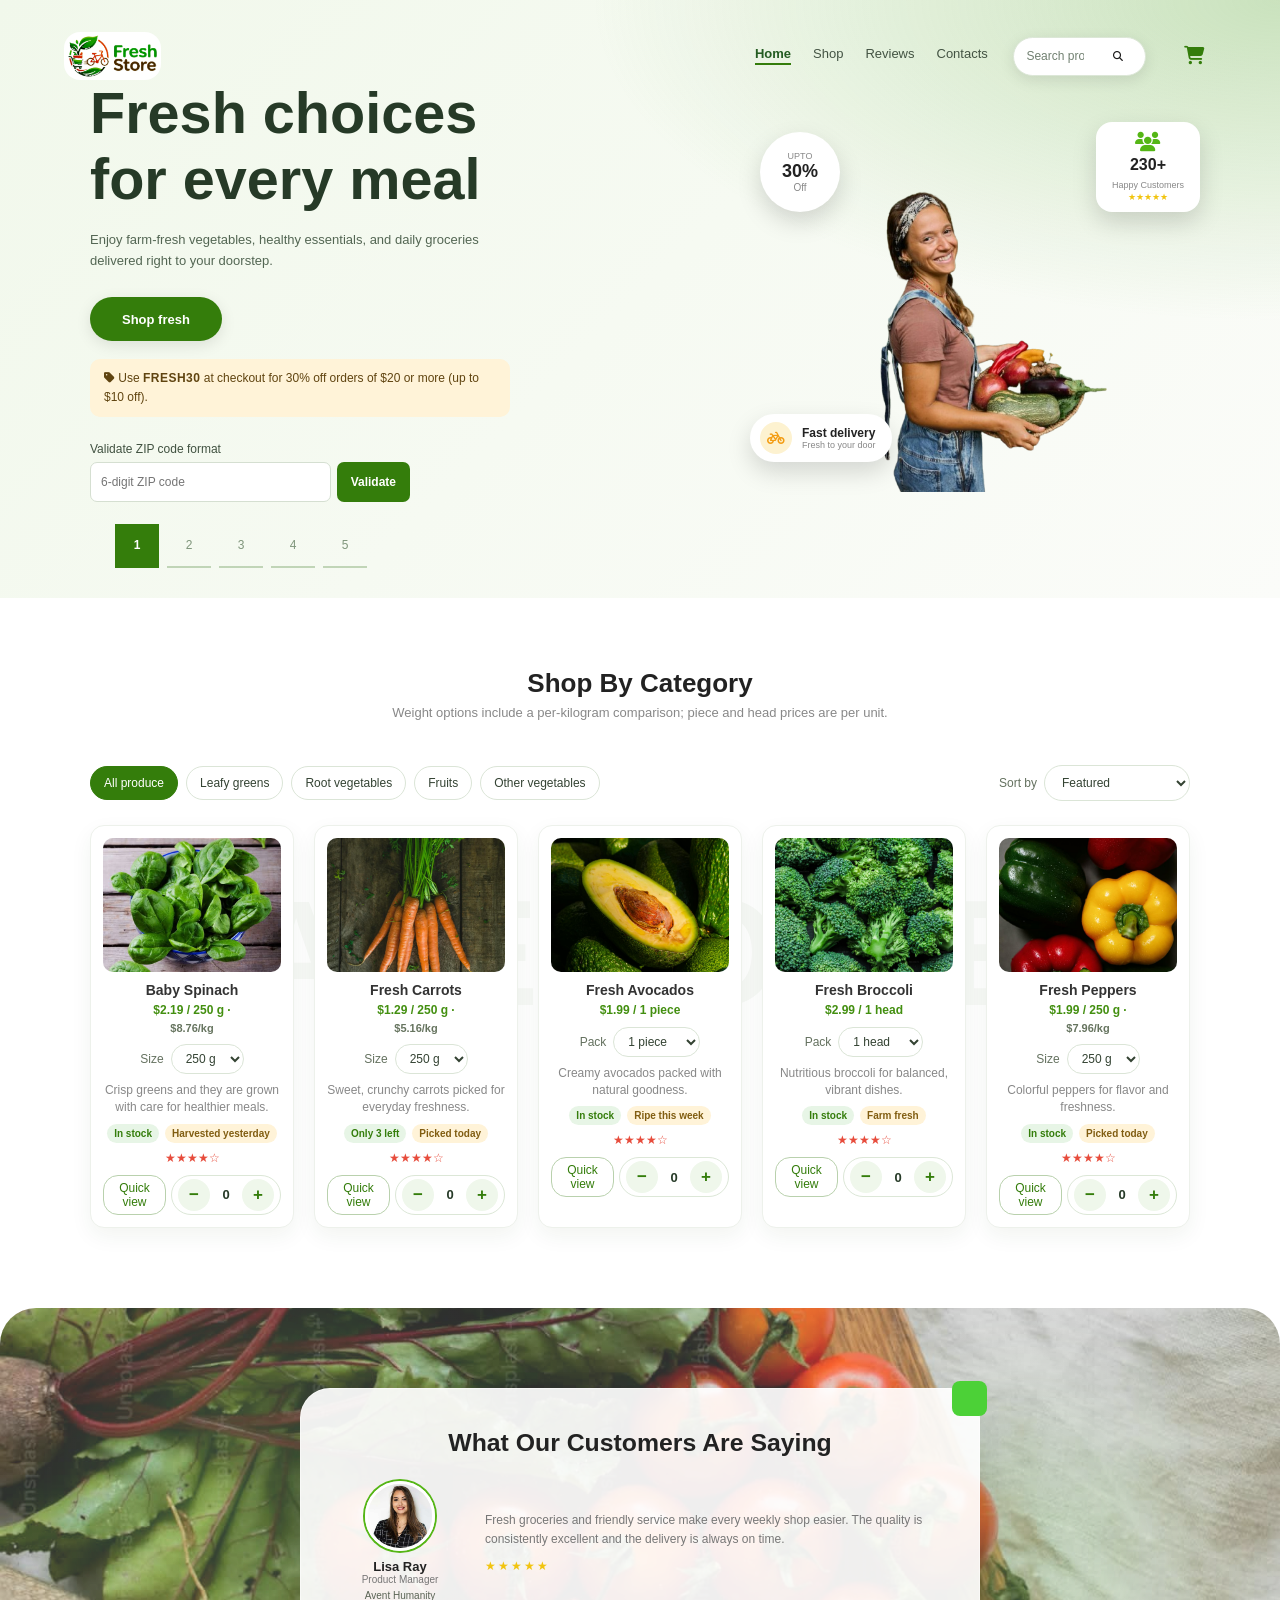
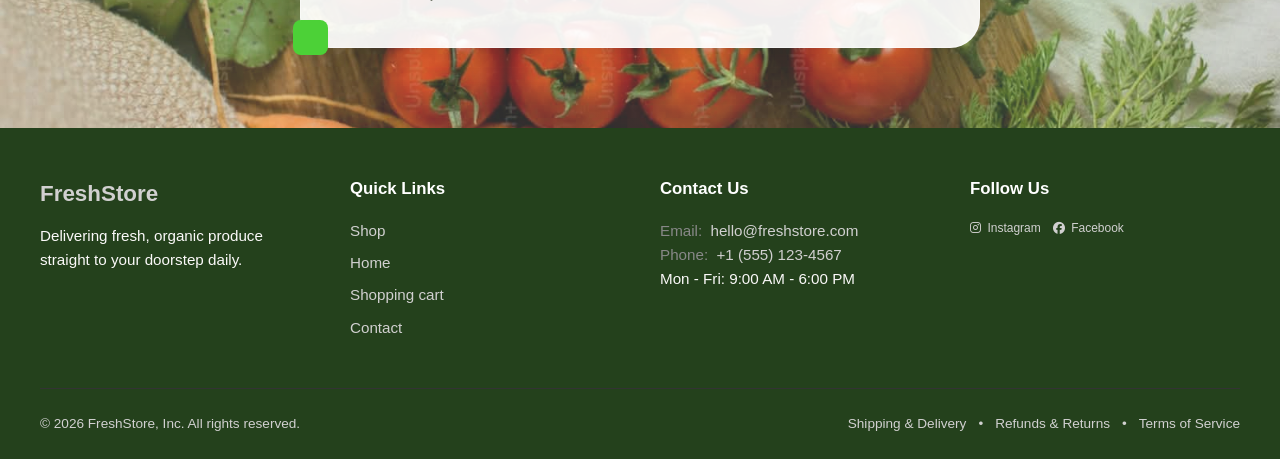
==== commit 5aca8619: "check" ====
--- a/pages/index.html
+++ b/pages/index.html
@@ -48,10 +48,10 @@
                 <a class="btn-white" href="#categories">Shop fresh</a>
                 <p class="promo-banner"><i class="fa-solid fa-tag" aria-hidden="true"></i> Use <strong>FRESH30</strong> at checkout for 30% off orders of $20 or more (up to $10 off).</p>
                 <form class="delivery-checker" id="delivery-checker">
-                    <label for="delivery-postal-code">Check delivery availability</label>
+                    <label for="delivery-postal-code">Validate ZIP code format</label>
                     <div>
-                        <input id="delivery-postal-code" name="postalCode" inputmode="numeric" autocomplete="postal-code" maxlength="6" pattern="[0-9]{6}" placeholder="6-digit ZIP" required>
-                        <button type="submit">Check</button>
+                        <input id="delivery-postal-code" name="postalCode" inputmode="numeric" autocomplete="postal-code" maxlength="6" pattern="[0-9]{6}" placeholder="6-digit ZIP code" required>
+                        <button type="submit">Validate</button>
                     </div>
                     <p id="delivery-status" role="status" aria-live="polite"></p>
                 </form>
@@ -409,18 +409,16 @@
             </address>
         </div>
 
-        <!-- Social Media Links -->
         <div class="footer-col social-col">
             <h3 class="footer-heading">Follow Us</h3>
             <div class="social-links">
-                <a href="https://instagram.com" target="_blank" rel="noopener noreferrer" aria-label="FreshStore on Instagram">Instagram
+                <a href="https://www.instagram.com/thefreshstore.in/" target="_blank" rel="noopener noreferrer" aria-label="FreshStore on Instagram">
                     <i class="fa-brands fa-instagram" aria-hidden="true"></i>
+                    <span>Instagram</span>
                 </a>
-                <a href="https://facebook.com" target="_blank" rel="noopener noreferrer" aria-label="FreshStore on Facebook">Facebook
+                <a href="https://www.facebook.com/the" target="_blank" rel="noopener noreferrer" aria-label="FreshStore on Facebook">
                     <i class="fa-brands fa-facebook" aria-hidden="true"></i>
-                </a>
-                <a href="https://twitter.com" target="_blank" rel="noopener noreferrer" aria-label="FreshStore on X">Twitter
-                    <i class="fa-brands fa-twitter" aria-hidden="true"></i>
+                    <span>Facebook</span>
                 </a>
             </div>
         </div>
--- a/src/css/style.css
+++ b/src/css/style.css
@@ -871,6 +871,17 @@
   transform: translateY(-2px);
 }
 
+.social-links a {
+  display: inline-flex;
+  align-items: center;
+  gap: 0.4rem;
+}
+
+.social-links a:focus-visible {
+  outline: 2px solid currentColor;
+  outline-offset: 3px;
+}
+
 .footer-bottom {
     max-width: 1200px;
     margin: 1.5rem auto 0;
@@ -1261,11 +1272,11 @@
   font-size: 11px !important;
 }
 
-.delivery-checker p.is-available {
+.delivery-checker p.is-valid {
   color: #267343;
 }
 
-.delivery-checker p.is-unavailable {
+.delivery-checker p.is-invalid {
   color: #a63e31;
 }
 
@@ -1581,6 +1592,13 @@
   font-size: 12px;
 }
 
+.social-links {
+  display: flex;
+  align-items: center;
+  gap: 12px;
+  font-size: 12px;
+}
+
 .drawer-empty {
   padding: 25px 0;
   color: #73806e;
